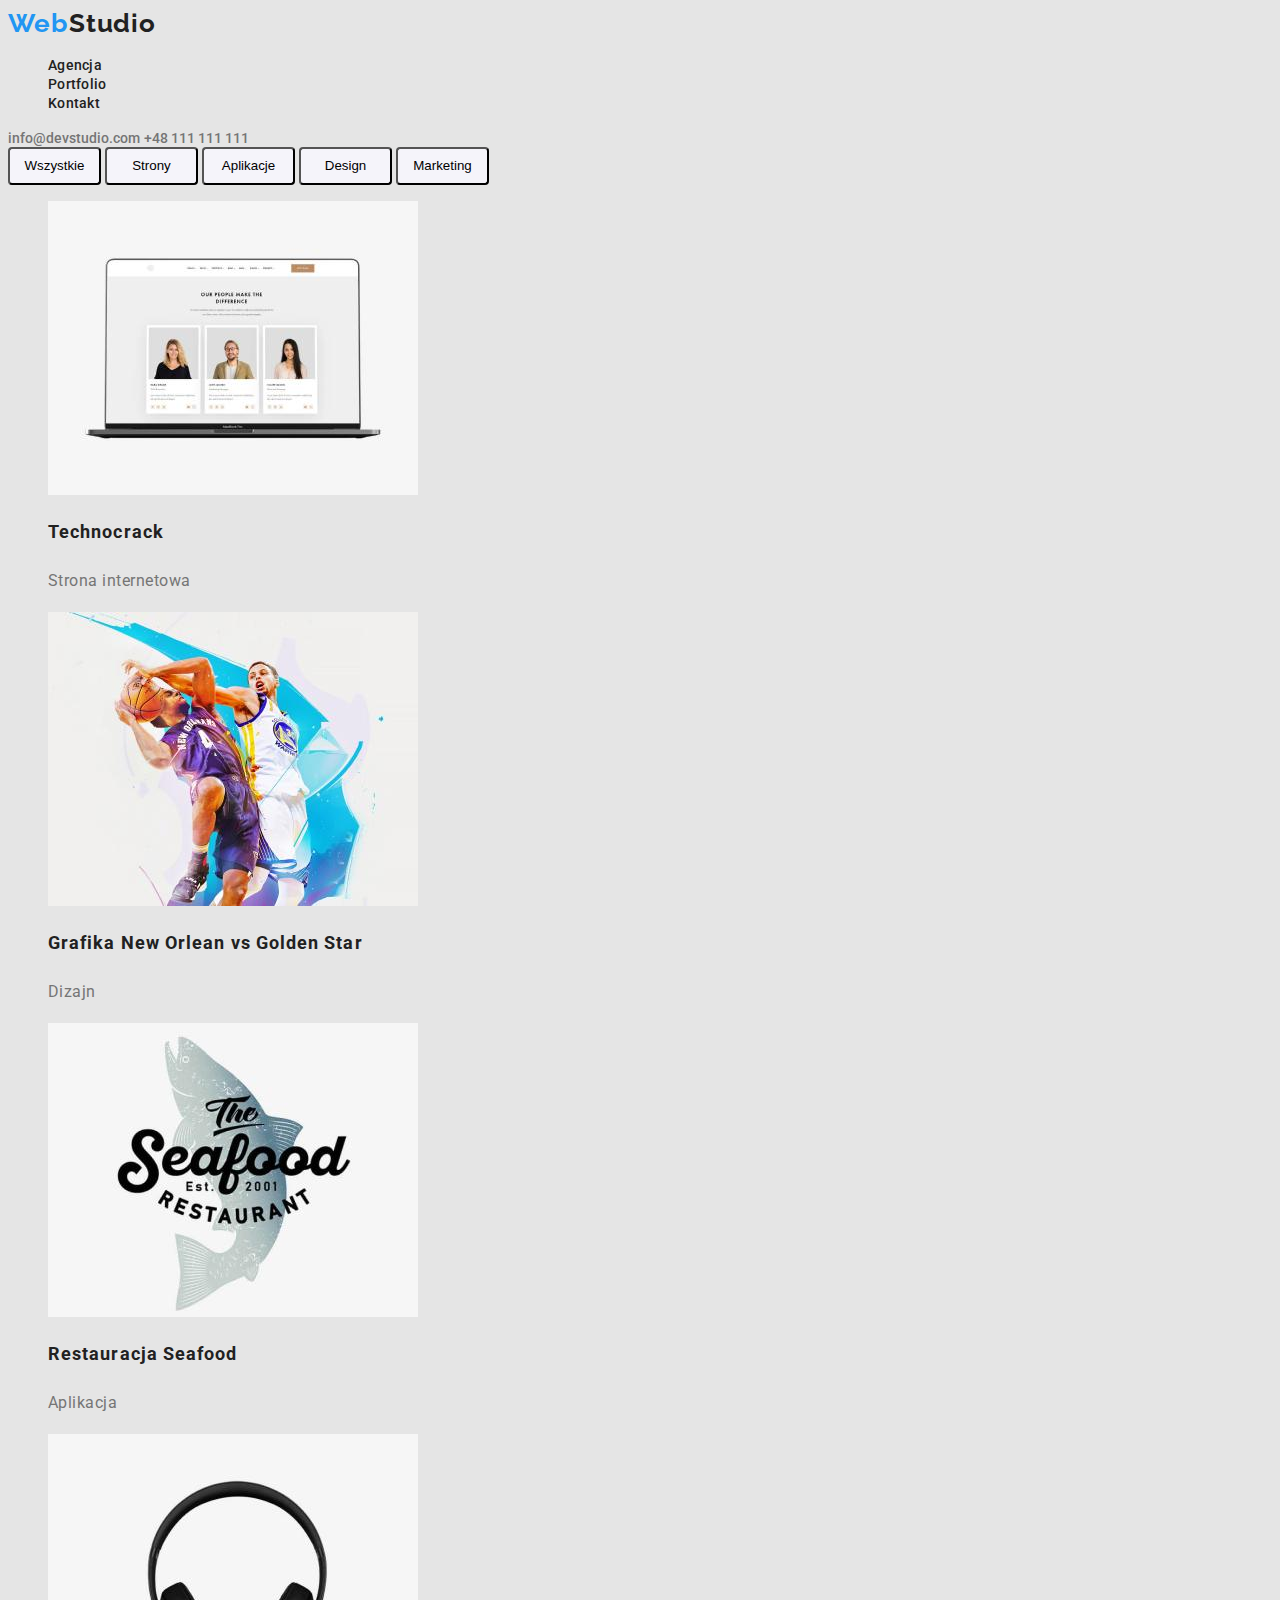
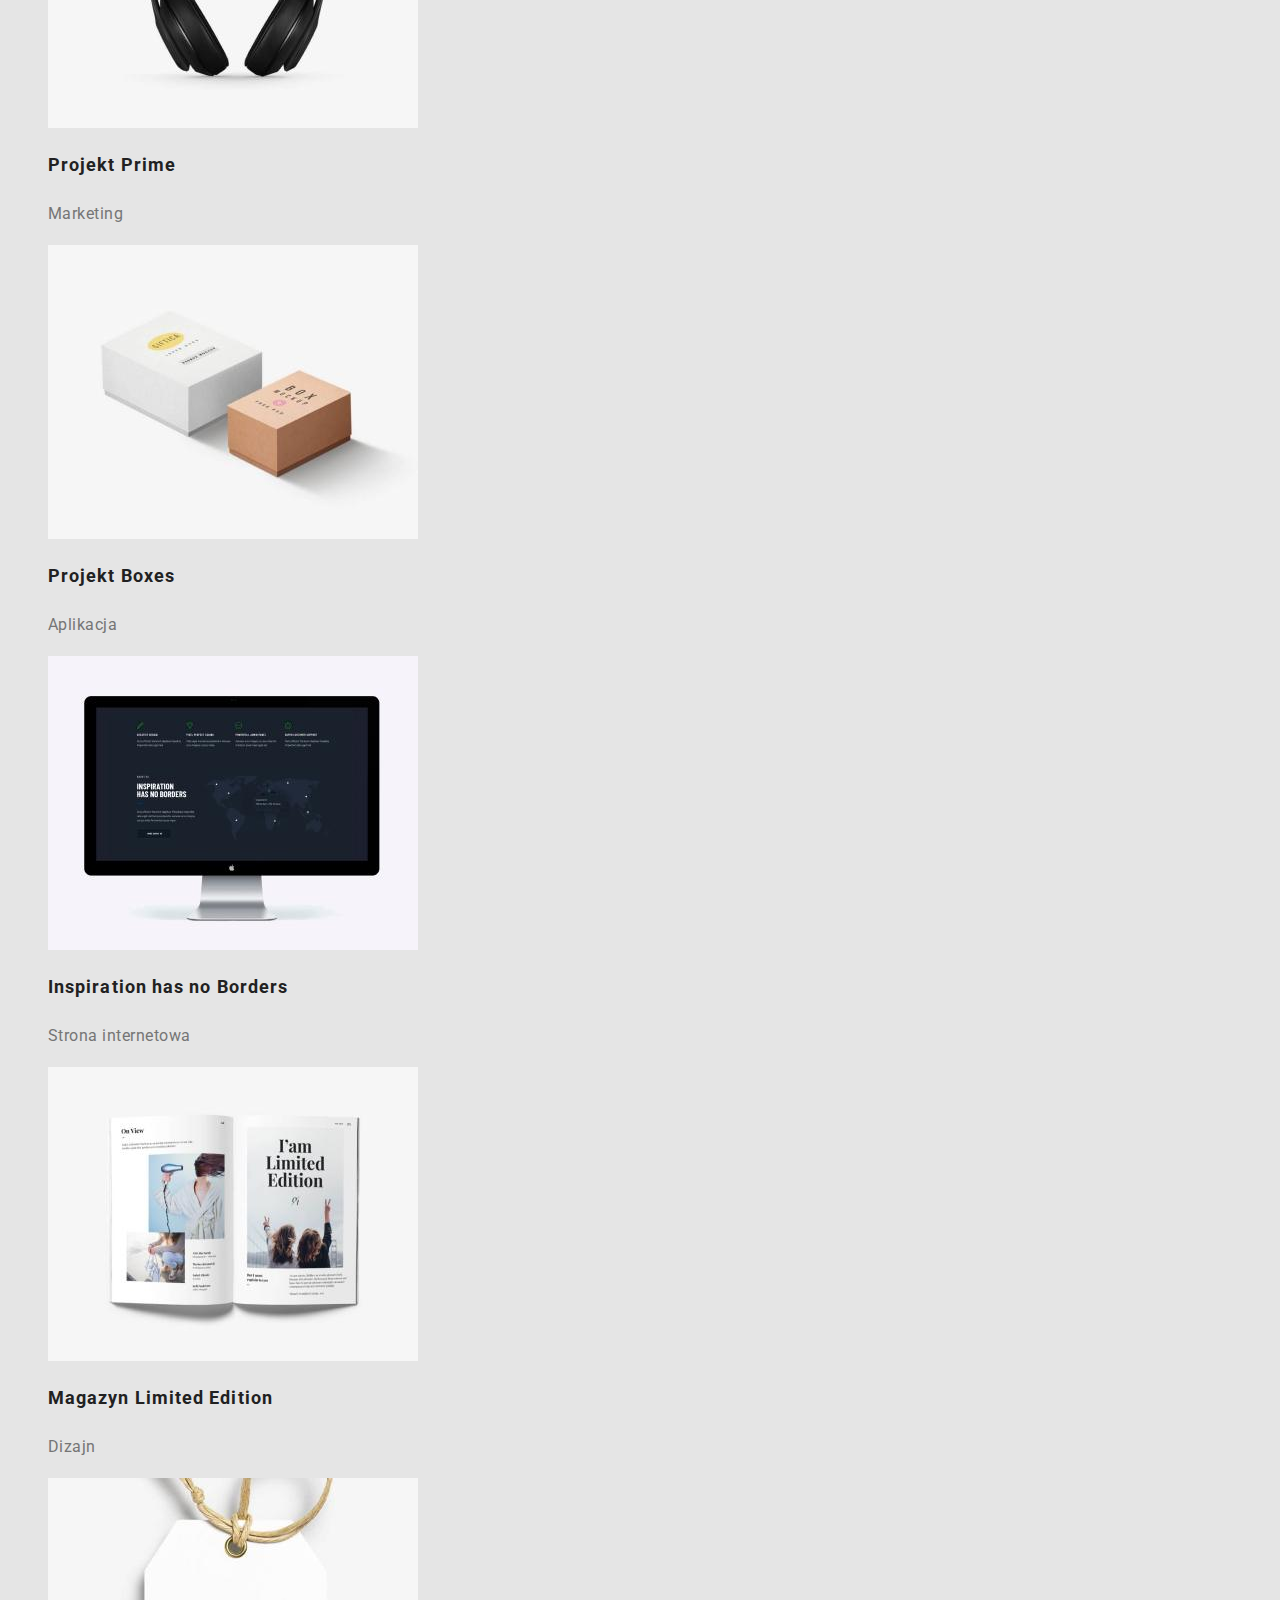
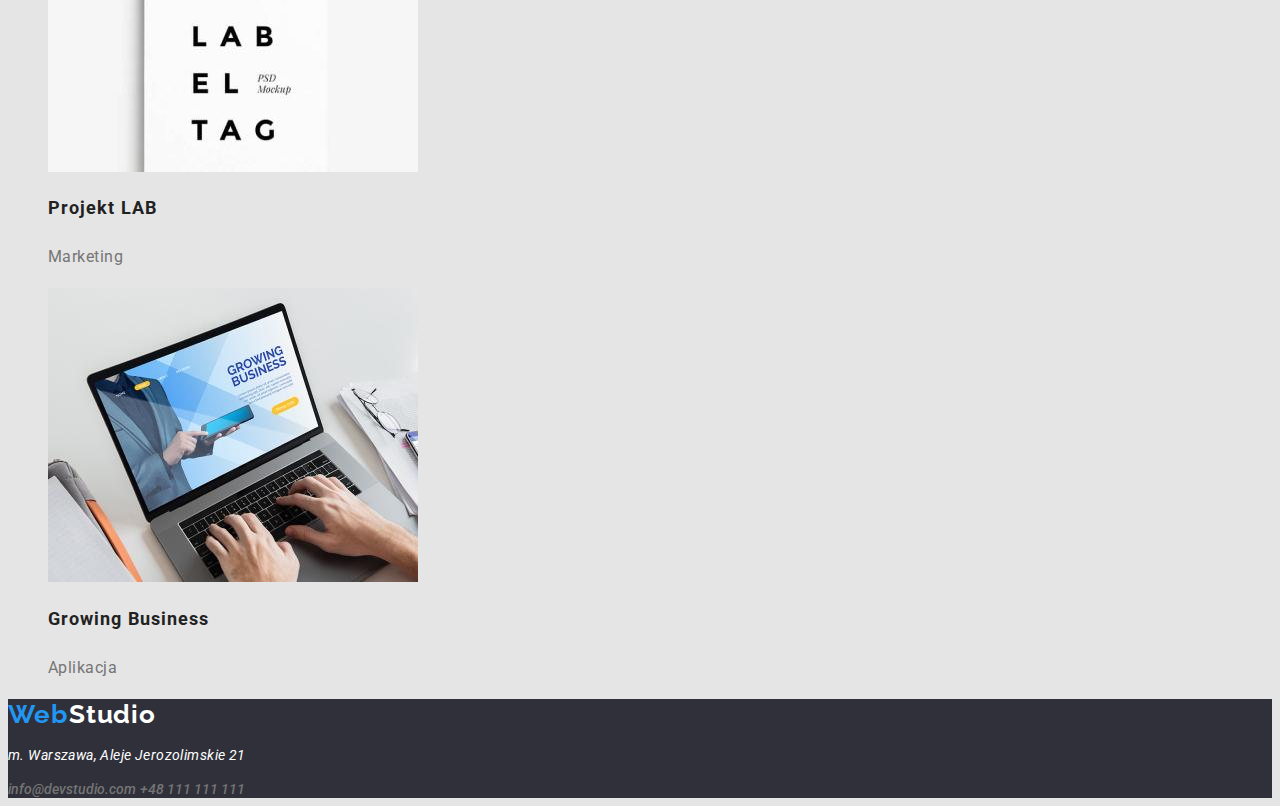
==== portfolio.html @ 7889aace "copy files" ====
<!DOCTYPE html>
<html lang="en">
  <head>
    <meta charset="UTF-8" />
    <meta http-equiv="X-UA-Compatible" content="IE=edge" />
    <meta name="viewport" content="width=device-width, initial-scale=1.0" />
    <link rel="stylesheet" href="./css/styles.css" />
    <link
      rel="stylesheet"
      href="https://fonts.googleapis.com/css?family=Roboto"
    />
    <link
      rel="stylesheet"
      href="https://fonts.googleapis.com/css?family=Raleway"
    />
    <title>Portfolio</title>
  </head>
  <body>
    <header>
      <a href="/WebStudio/" class="webstudio-link">
        <span class="web-link">Web</span>
        <span class="studio-link">Studio</span>
      </a>
      <nav>
        <ul class="menu-list">
          <li><a href="index.html" class="menu-item">Agencja</a></li>
          <li><a href="portfolio.html" class="menu-item">Portfolio</a></li>
          <li><a href="/Kontakt/" class="menu-item">Kontakt</a></li>
        </ul>
      </nav>

      <a href="mailto:info@devstudio.com" class="email">info@devstudio.com</a>

      <a href="tel:+48111111111" class="phone">+48 111 111 111</a>
    </header>

    <main>
      <section class="portfolio">
        <div class="btn-group">
          <button class="button">Wszystkie</button>
          <button class="button">Strony</button>
          <button class="button">Aplikacje</button>
          <button class="button">Design</button>
          <button class="button">Marketing</button>
        </div>

        <figure>
          <img
            src="images/threepersons.jpg"
            width="370"
            height="294"
            alt="three persons"
          />
          <figcaption>
            <h2 class="name">Technocrack</h2>
            <p class="describe">Strona internetowa</p>
          </figcaption>
        </figure>

        <figure>
          <img
            src="images/basketball.jpg"
            width="370"
            height="294"
            alt="basketball"
          />
          <figcaption>
            <h2 class="name">Grafika New Orlean vs Golden Star</h2>
            <p class="describe">Dizajn</p>
          </figcaption>
        </figure>

        <figure>
          <img
            src="images/seafood.jpg"
            width="370"
            height="294"
            alt="seafood"
          />
          <figcaption>
            <h2 class="name">Restauracja Seafood</h2>
            <p class="describe">Aplikacja</p>
          </figcaption>
        </figure>

        <figure>
          <img
            src="images/earphone.jpg"
            width="370"
            height="294"
            alt="earphone"
          />
          <figcaption>
            <h2 class="name">Projekt Prime</h2>
            <p class="describe">Marketing</p>
          </figcaption>
        </figure>

        <figure>
          <img src="images/boxes.jpg" width="370" height="294" alt="boxes" />
          <figcaption>
            <h2 class="name">Projekt Boxes</h2>
            <p class="describe">Aplikacja</p>
          </figcaption>
        </figure>

        <figure>
          <img
            src="images/monitor.jpg"
            width="370"
            height="294"
            alt="monitor"
          />
          <figcaption>
            <h2 class="name">Inspiration has no Borders</h2>
            <p class="describe">Strona internetowa</p>
          </figcaption>
        </figure>

        <figure>
          <img src="images/book.jpg" width="370" height="294" alt="book" />
          <figcaption>
            <h2 class="name">Magazyn Limited Edition</h2>
            <p class="describe">Dizajn</p>
          </figcaption>
        </figure>

        <figure>
          <img src="images/label.jpg" width="370" height="294" alt="label" />
          <figcaption>
            <h2 class="name">Projekt LAB</h2>
            <p class="describe">Marketing</p>
          </figcaption>
        </figure>

        <figure>
          <img src="images/laptop.jpg" width="370" height="294" alt="laptop" />
          <figcaption>
            <h2 class="name">Growing Business</h2>
            <p class="describe">Aplikacja</p>
          </figcaption>
        </figure>
      </section>
    </main>

    <footer class="footer">
      <a href="/WebStudio/" class="webstudio-link">
        <span class="web-link">Web</span>
        <span class="studio-link-footer">Studio</span>
      </a>

      <address>
        <p class="address-text">m. Warszawa, Aleje Jerozolimskie 21</p>
        <a href="mailto:info@devstudio.com" class="email">info@devstudio.com</a>
        <a href="tel:+48111111111" class="phone">+48 111 111 111</a>
      </address>
    </footer>
  </body>
</html>
---- css/styles.css ----
body {
  font-family: "Roboto", "Verdana", "Tahoma", sans-serif;
  color: #212121;
  text-decoration: none;
  background-color: #e5e5e5;
}

.menu-list {
  list-style-type: none;
}
.menu-item {
  text-decoration: none;
  width: 53px;
  height: 16px;

  font-weight: 500;
  font-size: 14px;
  line-height: 1.14;
  letter-spacing: 0.02em;

  color: #212121;
}

.menu-item:hover {
  width: 58px;
  height: 16px;

  font-weight: 500;
  font-size: 14px;
  line-height: 1.14;
  letter-spacing: 0.02em;

  color: #2196f3;
}

.menu-item:focus {
  width: 58px;
  height: 16px;

  font-weight: 500;
  font-size: 14px;
  line-height: 1.14;
  letter-spacing: 0.02em;

  color: #2196f3;
}

.email {
  text-decoration: none;
  width: 135px;
  height: 16px;

  font-weight: 500;
  font-size: 14px;
  line-height: 16px;
  letter-spacing: 1.14;

  color: #757575;
}

.email:hover {
  color: #2196f3;
}
.email:focus {
  color: #2196f3;
}

.phone {
  text-decoration: none;
  width: 110px;
  height: 16px;

  font-weight: 500;
  font-size: 14px;
  line-height: 16px;
  letter-spacing: 1.14;

  color: #757575;
}

.phone:hover {
  color: #2196f3;
}
.phone:focus {
  color: #2196f3;
}
.webstudio-link {
  text-decoration: none;
  width: 145px;
  height: 31px;
  left: 215px;
  top: 24px;

  font-family: "Raleway";
  font-weight: bold;
  font-size: 26px;
  line-height: 1.19;

  letter-spacing: 0.03em;
}

.web-link{
  color: #2196f3;
}

.studio-link {
  color: #212121;
  margin-left: -5px;
}

.studio-link-footer {
  color: #ffffff;
  margin-left: -5px;
}

.btn-group .button {
  width: 93px;
  height: 38px;
  border-radius: 4px;
  background-color: #f5f4fa;
  cursor: pointer;
}
.btn-group .button:hover {
  width: 121px;
  height: 38px;
  background-color: #2196f3;
  box-shadow: 0px 3px 1px rgba(0, 0, 0, 0.1), 0px 1px 2px rgba(0, 0, 0, 0.08),
    0px 2px 2px rgba(0, 0, 0, 0.12);
  border-radius: 4px;
}
.btn-group .button:focus {
  width: 121px;
  height: 38px;
  background-color: #2196f3;
  box-shadow: 0px 3px 1px rgba(0, 0, 0, 0.1), 0px 1px 2px rgba(0, 0, 0, 0.08),
    0px 2px 2px rgba(0, 0, 0, 0.12);
  border-radius: 4px;
}
.name {
  width: 322px;
  height: 36px;
  left: 239px;
  top: 576px;

  font-weight: bold;
  font-size: 18px;
  line-height: 2;

  letter-spacing: 0.06em;
}

.describe {
  width: 322px;
  height: 30px;
  left: 239px;
  top: 616px;

  font-size: 16px;
  line-height: 1.875;

  letter-spacing: 0.03em;

  color: #757575;
}
.footer {
  background-color: #2f303a;
}
.address-text {
  width: 247px;
  height: 21px;

  font-size: 14px;
  line-height: 1.71;

  letter-spacing: 0.03em;

  color: #ffffff;
}

.head-text {
  width: 696px;
  height: 120px;

  font-weight: 900;
  font-size: 44px;
  line-height: 1.36;

  text-align: center;
  letter-spacing: 0.06em;
  text-transform: uppercase;

  color: #ffffff;
  background-color: #2f303a;
}
.head-button {
  width: 200px;
  height: 50px;

  background-color: #2196f3;
  box-shadow: 0px 4px 4px rgba(0, 0, 0, 0.15);
  border-radius: 4px;

  font-weight: bold;
  font-size: 16px;
  line-height: 1.87;
  letter-spacing: 0.06em;

  color: #ffffff;
  cursor: pointer;
}

.head-button:hover {
  width: 250px;
  height: 75px;
  background-color: #2196f3;
  box-shadow: 0px 3px 1px rgba(0, 0, 0, 0.1), 0px 1px 2px rgba(0, 0, 0, 0.08),
    0px 2px 2px rgba(0, 0, 0, 0.12);
  border-radius: 4px;
}

.head-button:focus {
  width: 250px;
  height: 75px;
  background-color: #2196f3;
  box-shadow: 0px 3px 1px rgba(0, 0, 0, 0.1), 0px 1px 2px rgba(0, 0, 0, 0.08),
    0px 2px 2px rgba(0, 0, 0, 0.12);
  border-radius: 4px;
}
.advantages-header {
  width: 270px;
  height: 16px;

  font-weight: bold;
  font-size: 14px;
  line-height: 1.14;
  letter-spacing: 0.03em;
  text-transform: uppercase;
}

.advantages-describe {
  width: 270px;
  height: 75px;

  font-size: 14px;
  line-height: 1.71;
  letter-spacing: 0.03em;

  color: #757575;
}

.services-header {
  width: 452px;
  height: 42px;

  font-weight: bold;
  font-size: 36px;
  line-height: 1.17;
  text-align: center;
  letter-spacing: 0.03em;
}
.services-list {
  list-style-type: none;
}

.member {
  width: 72px;
  height: 19px;

  font-weight: 500;
  font-size: 16px;
  line-height: 1.19;
  letter-spacing: 0.03em;
}

.function {
  width: 147px;
  height: 19px;

  font-size: 16px;
  line-height: 1.19;
  letter-spacing: 0.03em;

  color: #757575;
}
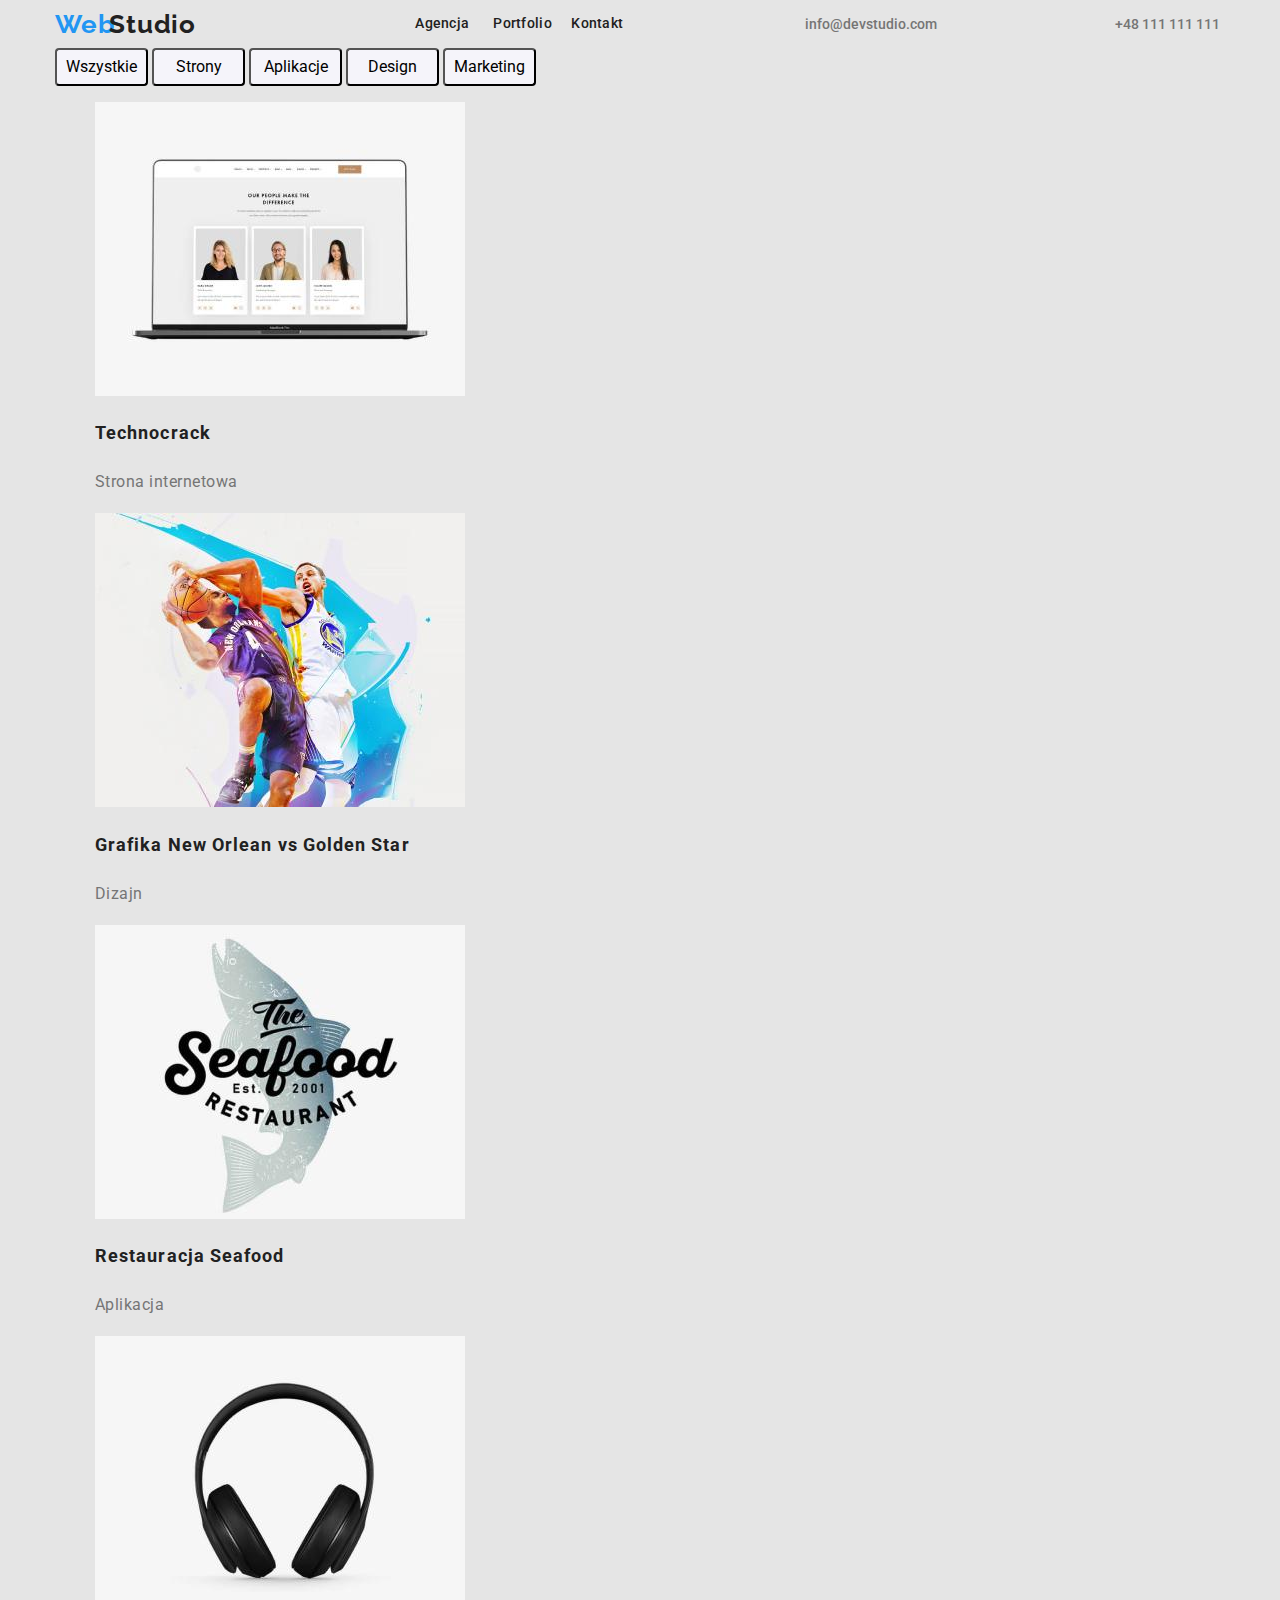
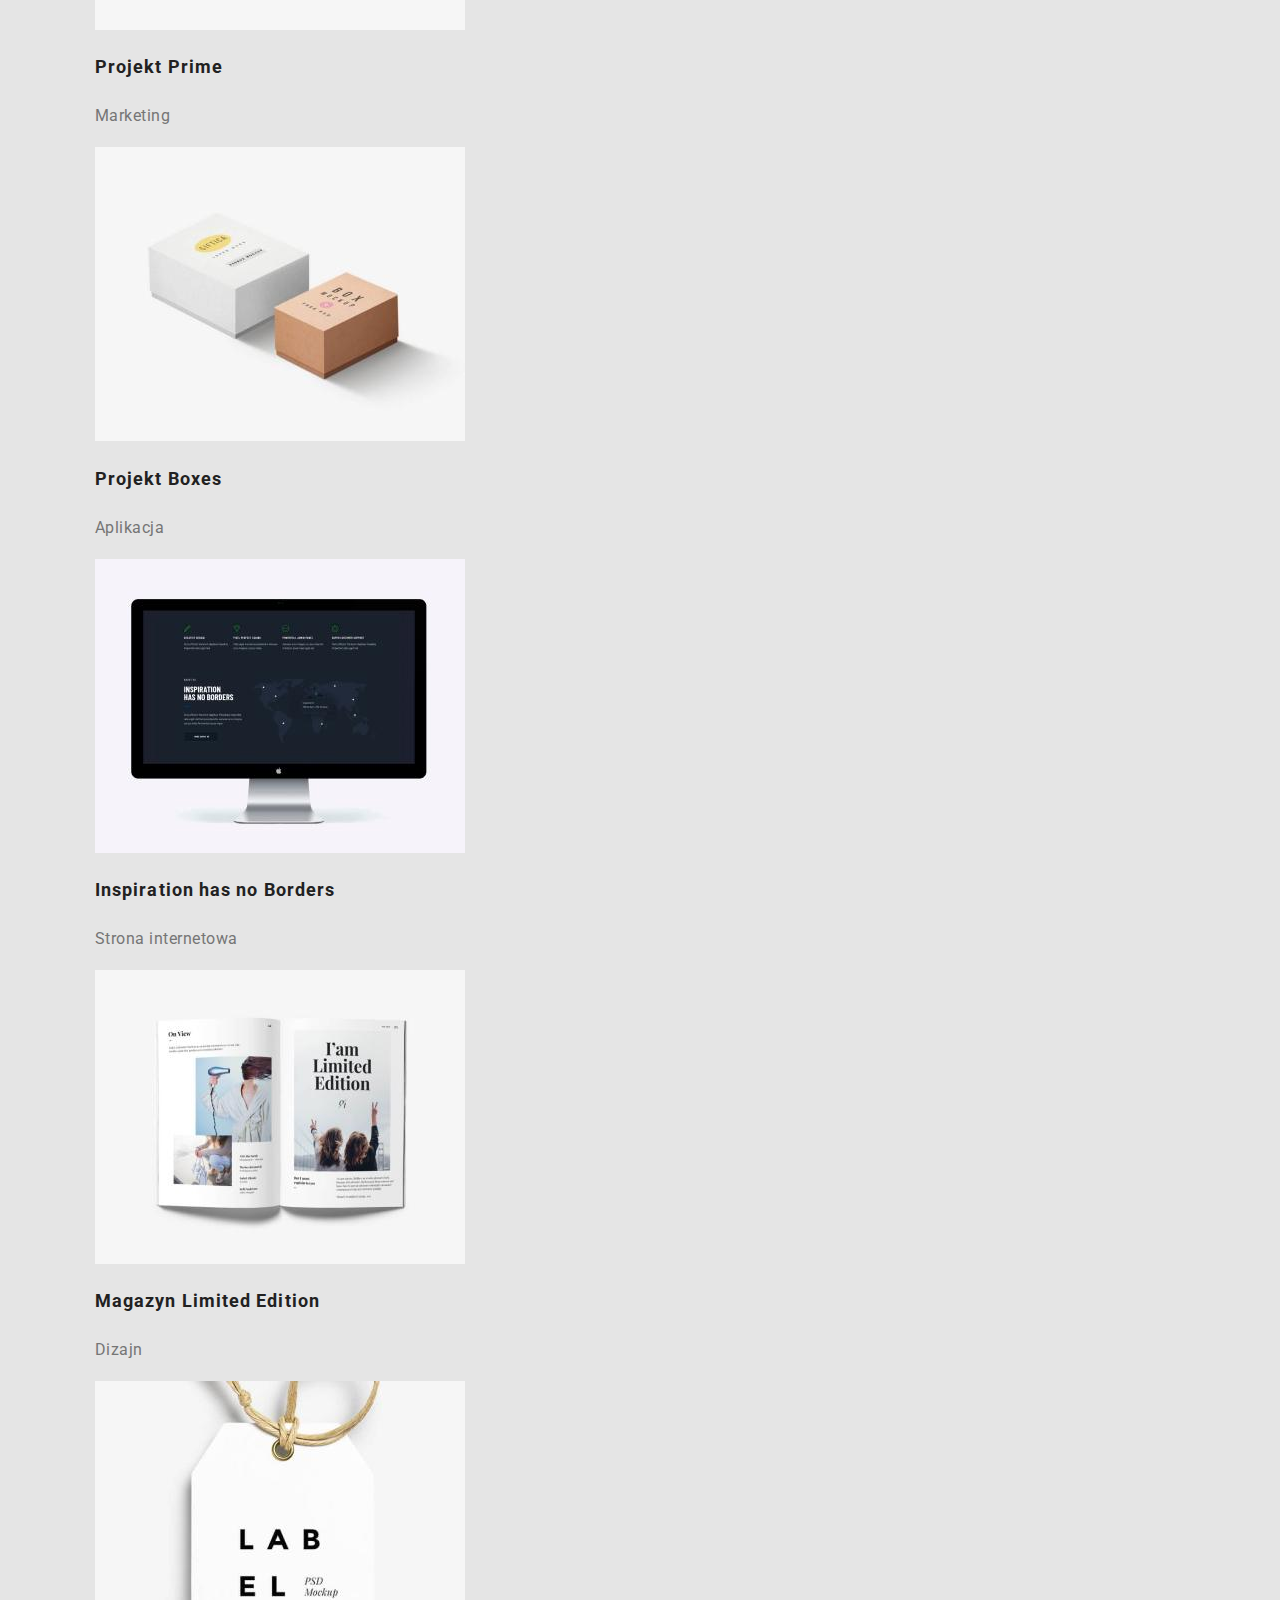
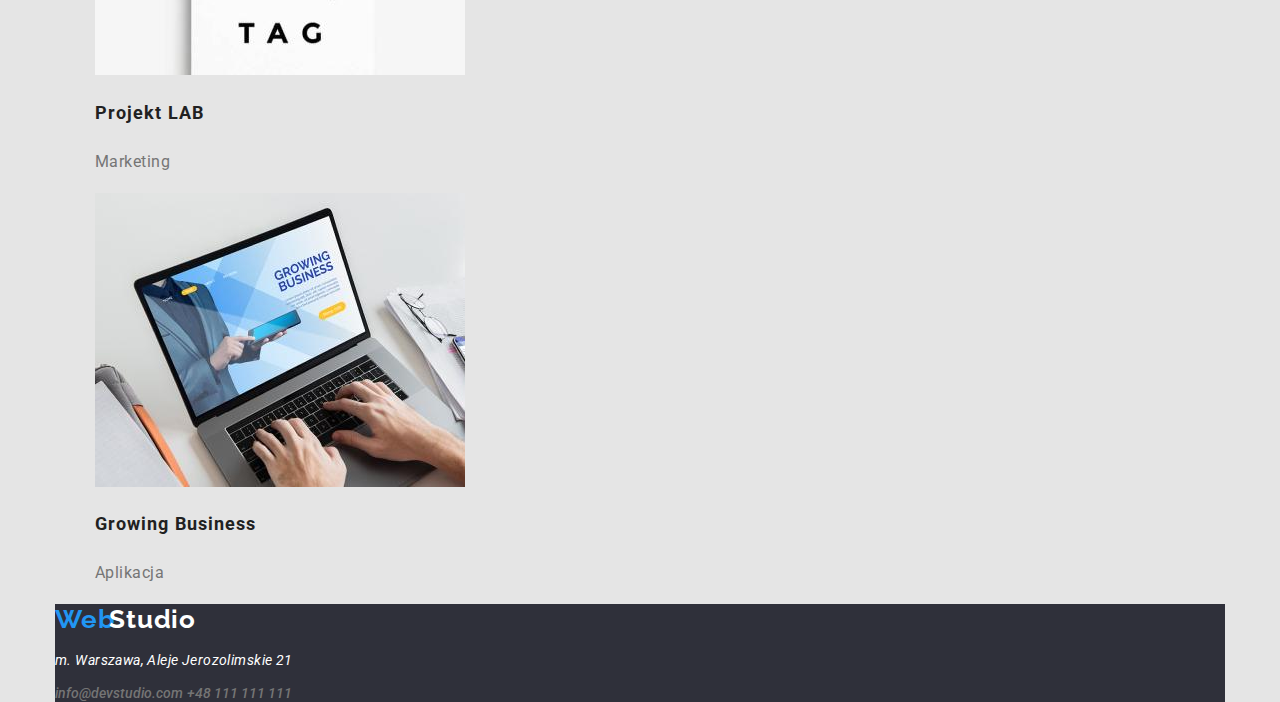
==== commit f039fa1a: "ulepszono" ====
--- a/portfolio.html
+++ b/portfolio.html
@@ -4,6 +4,10 @@
     <meta charset="UTF-8" />
     <meta http-equiv="X-UA-Compatible" content="IE=edge" />
     <meta name="viewport" content="width=device-width, initial-scale=1.0" />
+    <link
+    rel="stylesheet"
+    href="https://cdnjs.cloudflare.com/ajax/libs/modern-normalize/1.0.0/modern-normalize.min.css"
+  />
     <link rel="stylesheet" href="./css/styles.css" />
     <link
       rel="stylesheet"
@@ -16,144 +20,132 @@
     <title>Portfolio</title>
   </head>
   <body>
-    <header>
-      <a href="/WebStudio/" class="webstudio-link">
-        <span class="web-link">Web</span>
-        <span class="studio-link">Studio</span>
-      </a>
-      <nav>
-        <ul class="menu-list">
-          <li><a href="index.html" class="menu-item">Agencja</a></li>
-          <li><a href="portfolio.html" class="menu-item">Portfolio</a></li>
-          <li><a href="/Kontakt/" class="menu-item">Kontakt</a></li>
-        </ul>
-      </nav>
-
-      <a href="mailto:info@devstudio.com" class="email">info@devstudio.com</a>
-
-      <a href="tel:+48111111111" class="phone">+48 111 111 111</a>
-    </header>
-
-    <main>
-      <section class="portfolio">
-        <div class="btn-group">
-          <button class="button">Wszystkie</button>
-          <button class="button">Strony</button>
-          <button class="button">Aplikacje</button>
-          <button class="button">Design</button>
-          <button class="button">Marketing</button>
-        </div>
-
-        <figure>
-          <img
-            src="images/threepersons.jpg"
-            width="370"
-            height="294"
-            alt="three persons"
-          />
-          <figcaption>
-            <h2 class="name">Technocrack</h2>
-            <p class="describe">Strona internetowa</p>
-          </figcaption>
-        </figure>
-
-        <figure>
-          <img
-            src="images/basketball.jpg"
-            width="370"
-            height="294"
-            alt="basketball"
-          />
-          <figcaption>
-            <h2 class="name">Grafika New Orlean vs Golden Star</h2>
-            <p class="describe">Dizajn</p>
-          </figcaption>
-        </figure>
-
-        <figure>
-          <img
-            src="images/seafood.jpg"
-            width="370"
-            height="294"
-            alt="seafood"
-          />
-          <figcaption>
-            <h2 class="name">Restauracja Seafood</h2>
-            <p class="describe">Aplikacja</p>
-          </figcaption>
-        </figure>
-
-        <figure>
-          <img
-            src="images/earphone.jpg"
-            width="370"
-            height="294"
-            alt="earphone"
-          />
-          <figcaption>
-            <h2 class="name">Projekt Prime</h2>
-            <p class="describe">Marketing</p>
-          </figcaption>
-        </figure>
-
-        <figure>
-          <img src="images/boxes.jpg" width="370" height="294" alt="boxes" />
-          <figcaption>
-            <h2 class="name">Projekt Boxes</h2>
-            <p class="describe">Aplikacja</p>
-          </figcaption>
-        </figure>
-
-        <figure>
-          <img
-            src="images/monitor.jpg"
-            width="370"
-            height="294"
-            alt="monitor"
-          />
-          <figcaption>
-            <h2 class="name">Inspiration has no Borders</h2>
-            <p class="describe">Strona internetowa</p>
-          </figcaption>
-        </figure>
-
-        <figure>
-          <img src="images/book.jpg" width="370" height="294" alt="book" />
-          <figcaption>
-            <h2 class="name">Magazyn Limited Edition</h2>
-            <p class="describe">Dizajn</p>
-          </figcaption>
-        </figure>
-
-        <figure>
-          <img src="images/label.jpg" width="370" height="294" alt="label" />
-          <figcaption>
-            <h2 class="name">Projekt LAB</h2>
-            <p class="describe">Marketing</p>
-          </figcaption>
-        </figure>
-
-        <figure>
-          <img src="images/laptop.jpg" width="370" height="294" alt="laptop" />
-          <figcaption>
-            <h2 class="name">Growing Business</h2>
-            <p class="describe">Aplikacja</p>
-          </figcaption>
-        </figure>
-      </section>
-    </main>
-
-    <footer class="footer">
-      <a href="/WebStudio/" class="webstudio-link">
-        <span class="web-link">Web</span>
-        <span class="studio-link-footer">Studio</span>
-      </a>
-
-      <address>
-        <p class="address-text">m. Warszawa, Aleje Jerozolimskie 21</p>
+    <div class="container">
+      <header class="page-header">
+        <a href="/WebStudio/" class="webstudio-link">
+          <span class="web-link">Web</span>
+          <span class="studio-link">Studio</span>
+        </a>
+        <nav>
+          <ul class="menu-list">
+            <li><a href="index.html" class="menu-item">Agencja</a></li>
+            <li><a href="portfolio.html" class="menu-item">Portfolio</a></li>
+            <li><a href="/Kontakt/" class="menu-item">Kontakt</a></li>
+          </ul>
+        </nav>
         <a href="mailto:info@devstudio.com" class="email">info@devstudio.com</a>
         <a href="tel:+48111111111" class="phone">+48 111 111 111</a>
-      </address>
-    </footer>
+      </header>
+      <main>
+        <section class="portfolio">
+          <div class="btn-group">
+            <button class="button">Wszystkie</button>
+            <button class="button">Strony</button>
+            <button class="button">Aplikacje</button>
+            <button class="button">Design</button>
+            <button class="button">Marketing</button>
+          </div>
+          <figure>
+            <img
+              src="images/threepersons.jpg"
+              width="370"
+              height="294"
+              alt="three persons"
+            />
+            <figcaption>
+              <h2 class="name">Technocrack</h2>
+              <p class="describe">Strona internetowa</p>
+            </figcaption>
+          </figure>
+          <figure>
+            <img
+              src="images/basketball.jpg"
+              width="370"
+              height="294"
+              alt="basketball"
+            />
+            <figcaption>
+              <h2 class="name">Grafika New Orlean vs Golden Star</h2>
+              <p class="describe">Dizajn</p>
+            </figcaption>
+          </figure>
+          <figure>
+            <img
+              src="images/seafood.jpg"
+              width="370"
+              height="294"
+              alt="seafood"
+            />
+            <figcaption>
+              <h2 class="name">Restauracja Seafood</h2>
+              <p class="describe">Aplikacja</p>
+            </figcaption>
+          </figure>
+          <figure>
+            <img
+              src="images/earphone.jpg"
+              width="370"
+              height="294"
+              alt="earphone"
+            />
+            <figcaption>
+              <h2 class="name">Projekt Prime</h2>
+              <p class="describe">Marketing</p>
+            </figcaption>
+          </figure>
+          <figure>
+            <img src="images/boxes.jpg" width="370" height="294" alt="boxes" />
+            <figcaption>
+              <h2 class="name">Projekt Boxes</h2>
+              <p class="describe">Aplikacja</p>
+            </figcaption>
+          </figure>
+          <figure>
+            <img
+              src="images/monitor.jpg"
+              width="370"
+              height="294"
+              alt="monitor"
+            />
+            <figcaption>
+              <h2 class="name">Inspiration has no Borders</h2>
+              <p class="describe">Strona internetowa</p>
+            </figcaption>
+          </figure>
+          <figure>
+            <img src="images/book.jpg" width="370" height="294" alt="book" />
+            <figcaption>
+              <h2 class="name">Magazyn Limited Edition</h2>
+              <p class="describe">Dizajn</p>
+            </figcaption>
+          </figure>
+          <figure>
+            <img src="images/label.jpg" width="370" height="294" alt="label" />
+            <figcaption>
+              <h2 class="name">Projekt LAB</h2>
+              <p class="describe">Marketing</p>
+            </figcaption>
+          </figure>
+          <figure>
+            <img src="images/laptop.jpg" width="370" height="294" alt="laptop" />
+            <figcaption>
+              <h2 class="name">Growing Business</h2>
+              <p class="describe">Aplikacja</p>
+            </figcaption>
+          </figure>
+        </section>
+      </main>
+      <footer class="footer">
+        <a href="/WebStudio/" class="webstudio-link">
+          <span class="web-link">Web</span>
+          <span class="studio-link-footer">Studio</span>
+        </a>
+        <address>
+          <p class="address-text">m. Warszawa, Aleje Jerozolimskie 21</p>
+          <a href="mailto:info@devstudio.com" class="email">info@devstudio.com</a>
+          <a href="tel:+48111111111" class="phone">+48 111 111 111</a>
+        </address>
+      </footer>
+    </div>
   </body>
 </html>
--- a/css/styles.css
+++ b/css/styles.css
@@ -4,13 +4,37 @@
   text-decoration: none;
   background-color: #e5e5e5;
 }
+.container {
+  width: 1200px;
+  margin: 0 auto;
+  padding: 0 15px;
+}
+
+.page-header {
+  display: flex;
+  align-items: center;
+  justify-content: space-between;
+}
+
+.section {
+  padding-top: 94px;
+  padding-bottom: 94px;
+}
 
 .menu-list {
   list-style-type: none;
-}
+  display: flex;
+  justify-content: space-between;
+  width: 254px;
+  height: 16px;
+  text-decoration: none;
+}
+
 .menu-item {
-  text-decoration: none;
-  width: 53px;
+  
+  display: block;
+  text-decoration: none;
+  width: 58px;
   height: 16px;
 
   font-weight: 500;
@@ -22,6 +46,7 @@
 }
 
 .menu-item:hover {
+  
   width: 58px;
   height: 16px;
 
@@ -85,12 +110,18 @@
   color: #2196f3;
 }
 .webstudio-link {
-  text-decoration: none;
+  display: flex;
   width: 145px;
   height: 31px;
   left: 215px;
   top: 24px;
 
+  text-decoration: none;
+  width: 145px;
+  height: 31px;
+  left: 215px;
+  top: 24px;
+
   font-family: "Raleway";
   font-weight: bold;
   font-size: 26px;
@@ -99,7 +130,7 @@
   letter-spacing: 0.03em;
 }
 
-.web-link{
+.web-link {
   color: #2196f3;
 }
 
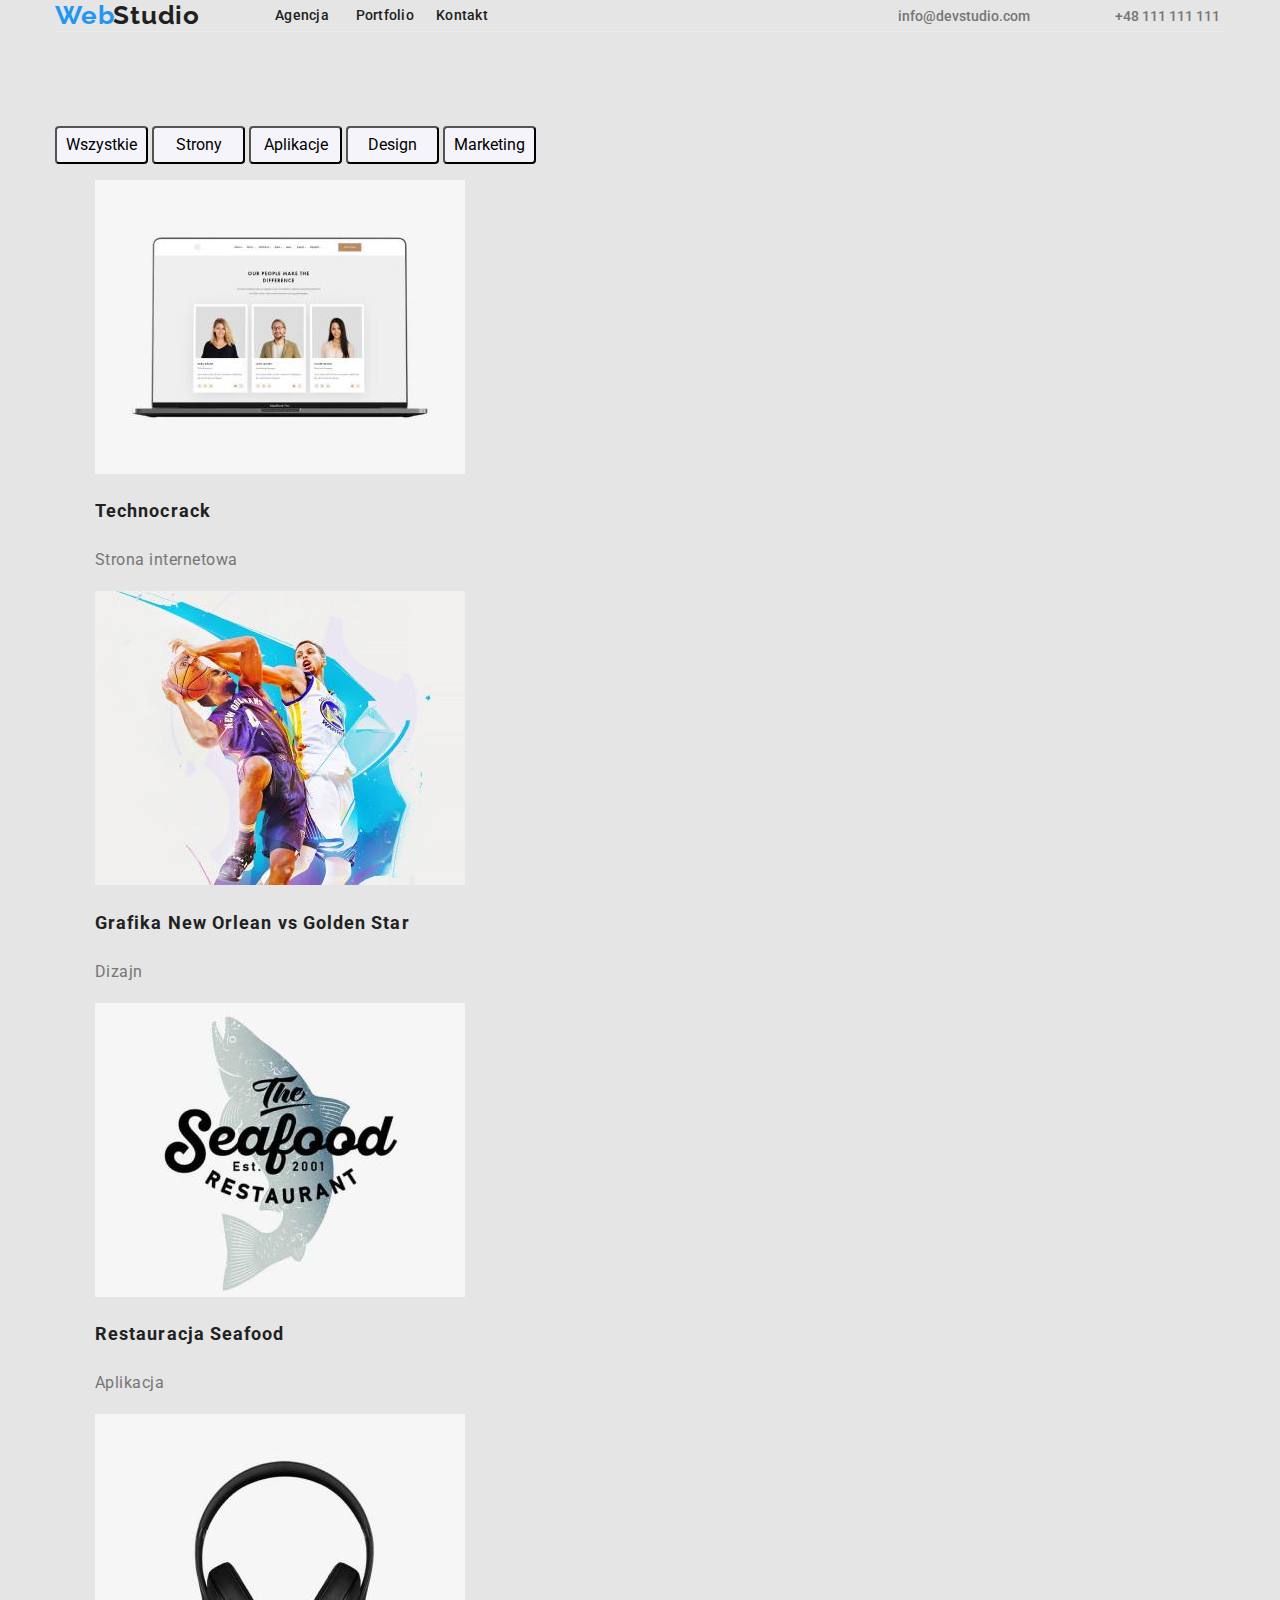
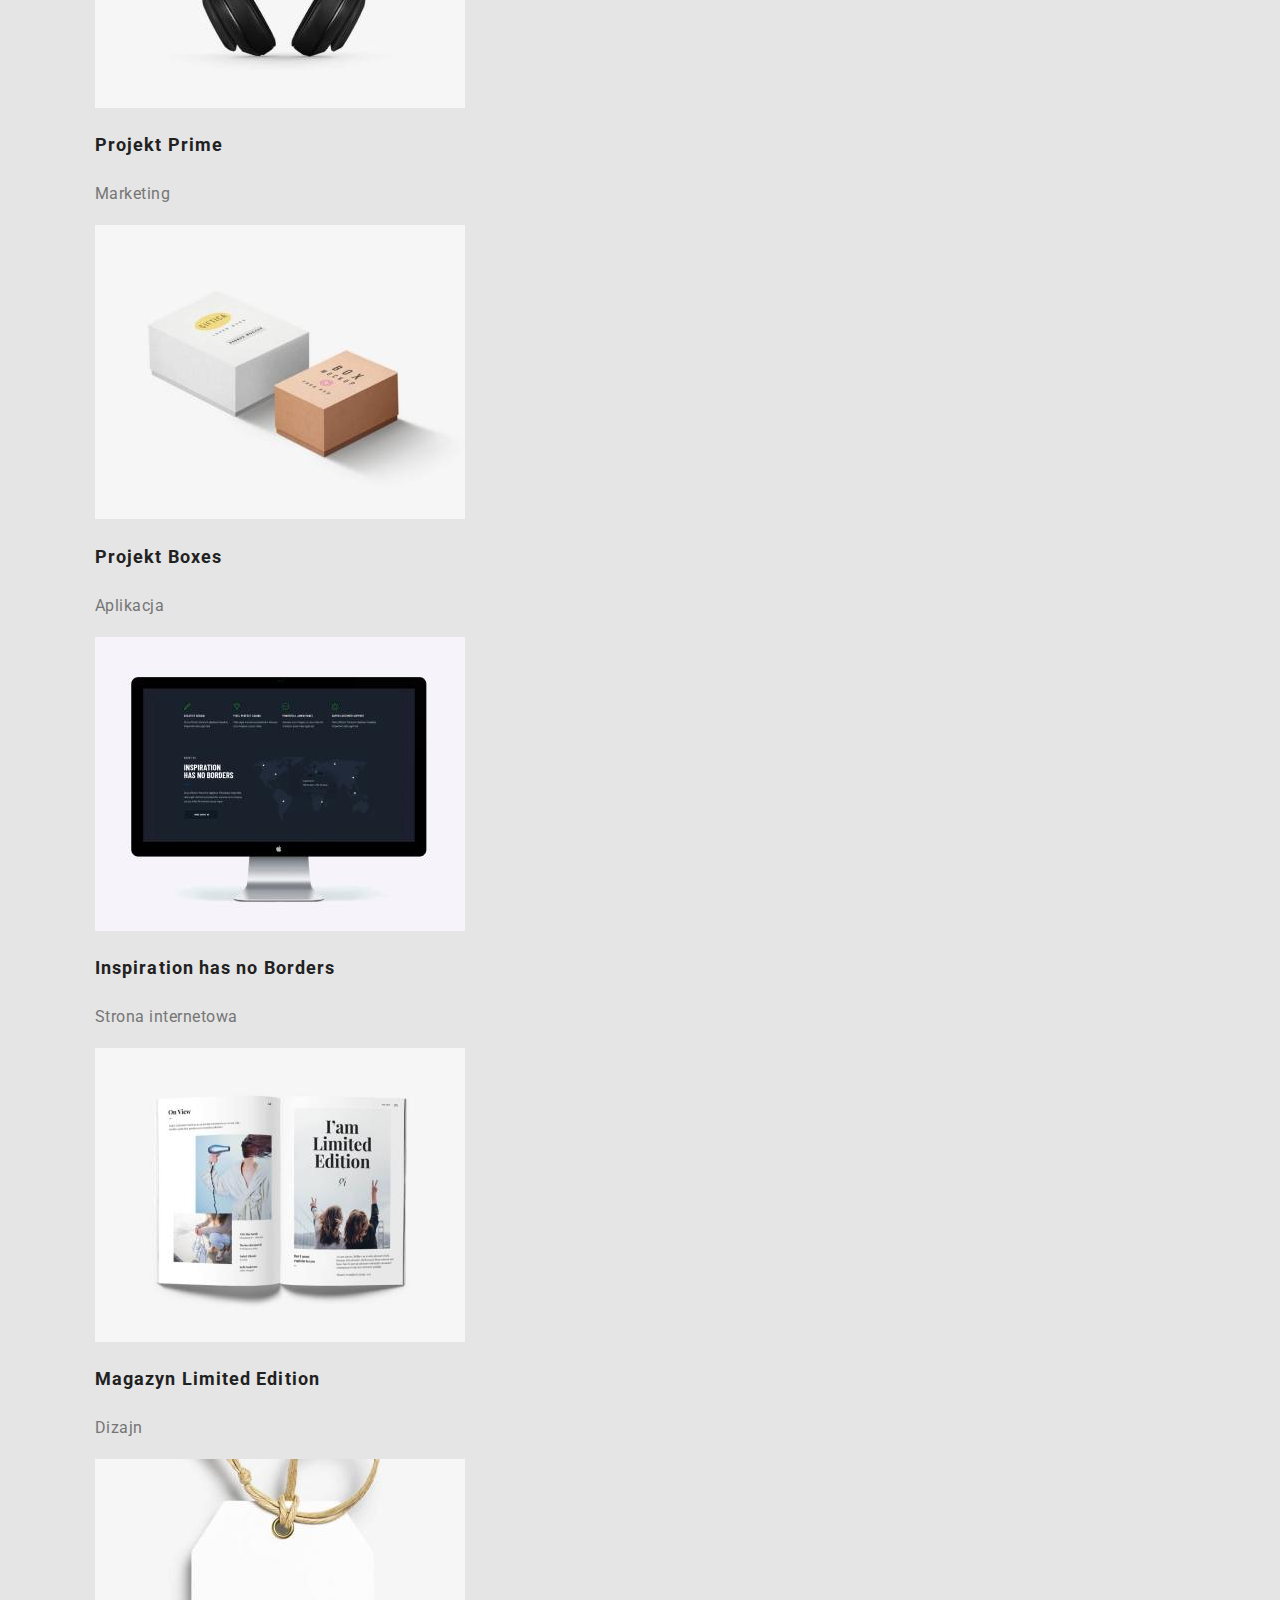
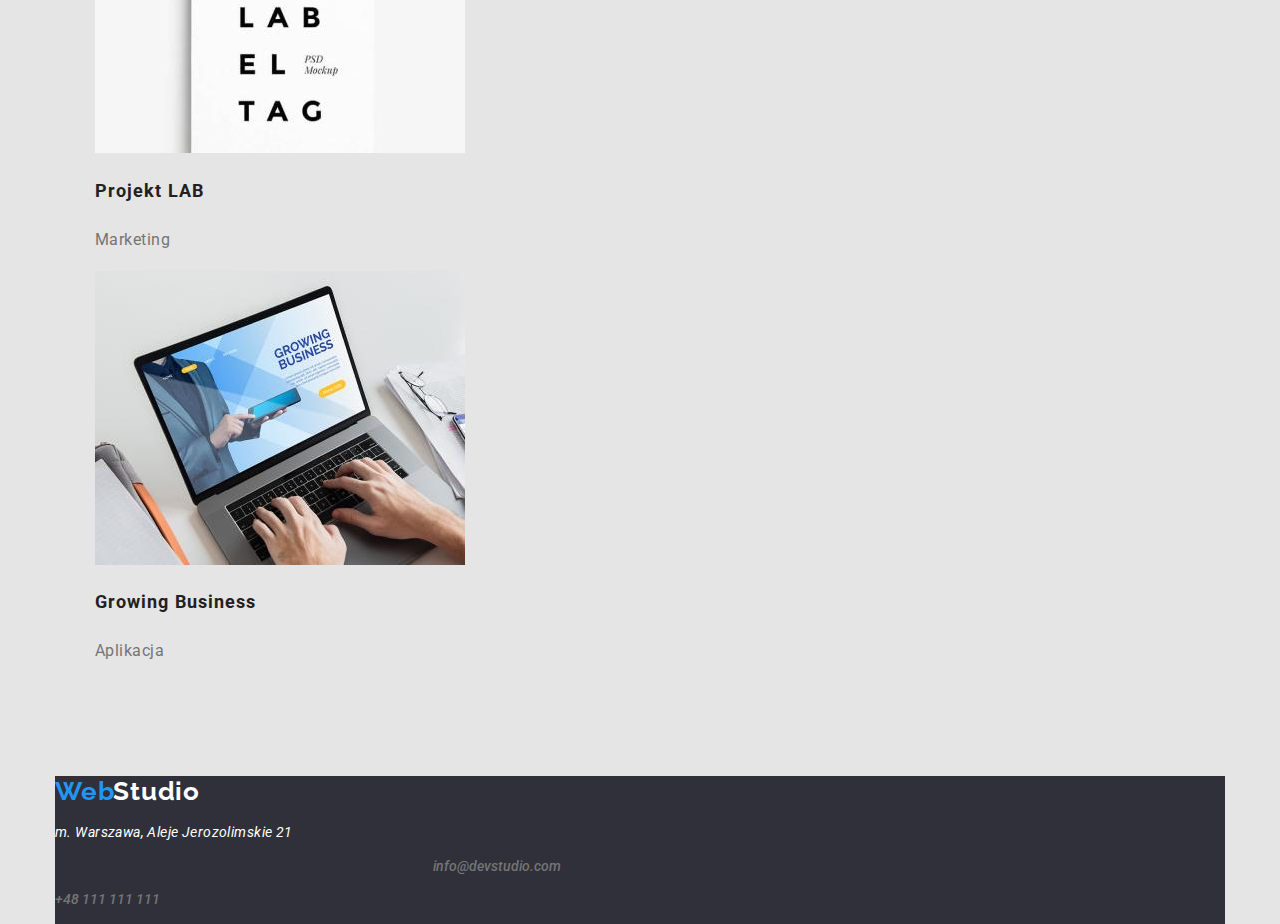
==== commit 5dd6ca1c: "ulepszono" ====
--- a/portfolio.html
+++ b/portfolio.html
@@ -5,9 +5,9 @@
     <meta http-equiv="X-UA-Compatible" content="IE=edge" />
     <meta name="viewport" content="width=device-width, initial-scale=1.0" />
     <link
-    rel="stylesheet"
-    href="https://cdnjs.cloudflare.com/ajax/libs/modern-normalize/1.0.0/modern-normalize.min.css"
-  />
+      rel="stylesheet"
+      href="https://cdnjs.cloudflare.com/ajax/libs/modern-normalize/1.0.0/modern-normalize.min.css"
+    />
     <link rel="stylesheet" href="./css/styles.css" />
     <link
       rel="stylesheet"
@@ -37,7 +37,7 @@
         <a href="tel:+48111111111" class="phone">+48 111 111 111</a>
       </header>
       <main>
-        <section class="portfolio">
+        <section class="section">
           <div class="btn-group">
             <button class="button">Wszystkie</button>
             <button class="button">Strony</button>
@@ -127,7 +127,12 @@
             </figcaption>
           </figure>
           <figure>
-            <img src="images/laptop.jpg" width="370" height="294" alt="laptop" />
+            <img
+              src="images/laptop.jpg"
+              width="370"
+              height="294"
+              alt="laptop"
+            />
             <figcaption>
               <h2 class="name">Growing Business</h2>
               <p class="describe">Aplikacja</p>
@@ -142,8 +147,12 @@
         </a>
         <address>
           <p class="address-text">m. Warszawa, Aleje Jerozolimskie 21</p>
-          <a href="mailto:info@devstudio.com" class="email">info@devstudio.com</a>
-          <a href="tel:+48111111111" class="phone">+48 111 111 111</a>
+          <p>
+            <a href="mailto:info@devstudio.com" class="email"
+              >info@devstudio.com</a
+            >
+          </p>
+          <p><a href="tel:+48111111111" class="phone">+48 111 111 111</a></p>
         </address>
       </footer>
     </div>
--- a/css/styles.css
+++ b/css/styles.css
@@ -14,11 +14,13 @@
   display: flex;
   align-items: center;
   justify-content: space-between;
+  border-bottom: 1px solid #ececec;
 }
 
 .section {
   padding-top: 94px;
   padding-bottom: 94px;
+  margin: 0%;
 }
 
 .menu-list {
@@ -28,13 +30,13 @@
   width: 254px;
   height: 16px;
   text-decoration: none;
+  margin: 0;
 }
 
 .menu-item {
-  
   display: block;
   text-decoration: none;
-  width: 58px;
+  width: 53px;
   height: 16px;
 
   font-weight: 500;
@@ -46,7 +48,6 @@
 }
 
 .menu-item:hover {
-  
   width: 58px;
   height: 16px;
 
@@ -71,9 +72,13 @@
 }
 
 .email {
+  display: flex;
+  justify-content: flex-end;
   text-decoration: none;
   width: 135px;
   height: 16px;
+  margin-right: 50px;
+  margin-left: 371px;
 
   font-weight: 500;
   font-size: 14px;
@@ -136,12 +141,12 @@
 
 .studio-link {
   color: #212121;
-  margin-left: -5px;
+  margin-left: -1px;
 }
 
 .studio-link-footer {
   color: #ffffff;
-  margin-left: -5px;
+  margin-left: -1px;
 }
 
 .btn-group .button {
@@ -266,6 +271,9 @@
   line-height: 1.14;
   letter-spacing: 0.03em;
   text-transform: uppercase;
+
+  margin-top: 50px;
+  margin-left: 30px;
 }
 
 .advantages-describe {
@@ -277,6 +285,8 @@
   letter-spacing: 0.03em;
 
   color: #757575;
+  margin-top: 10px;
+  margin-left: 30px;
 }
 
 .services-header {
@@ -291,6 +301,13 @@
 }
 .services-list {
   list-style-type: none;
+  display: flex;
+  justify-content: space-between;
+  align-items: center;
+}
+
+.service {
+  margin-right: 30px;
 }
 
 .member {
@@ -313,3 +330,17 @@
 
   color: #757575;
 }
+
+.footer {
+  display: flex;
+  flex-direction: column;
+  justify-content: flex-start;
+}
+
+.columns {
+  display: flex;
+  flex-wrap: wrap;
+  margin-left: -30px;
+  margin-top: -30px;
+  padding: 0;
+}
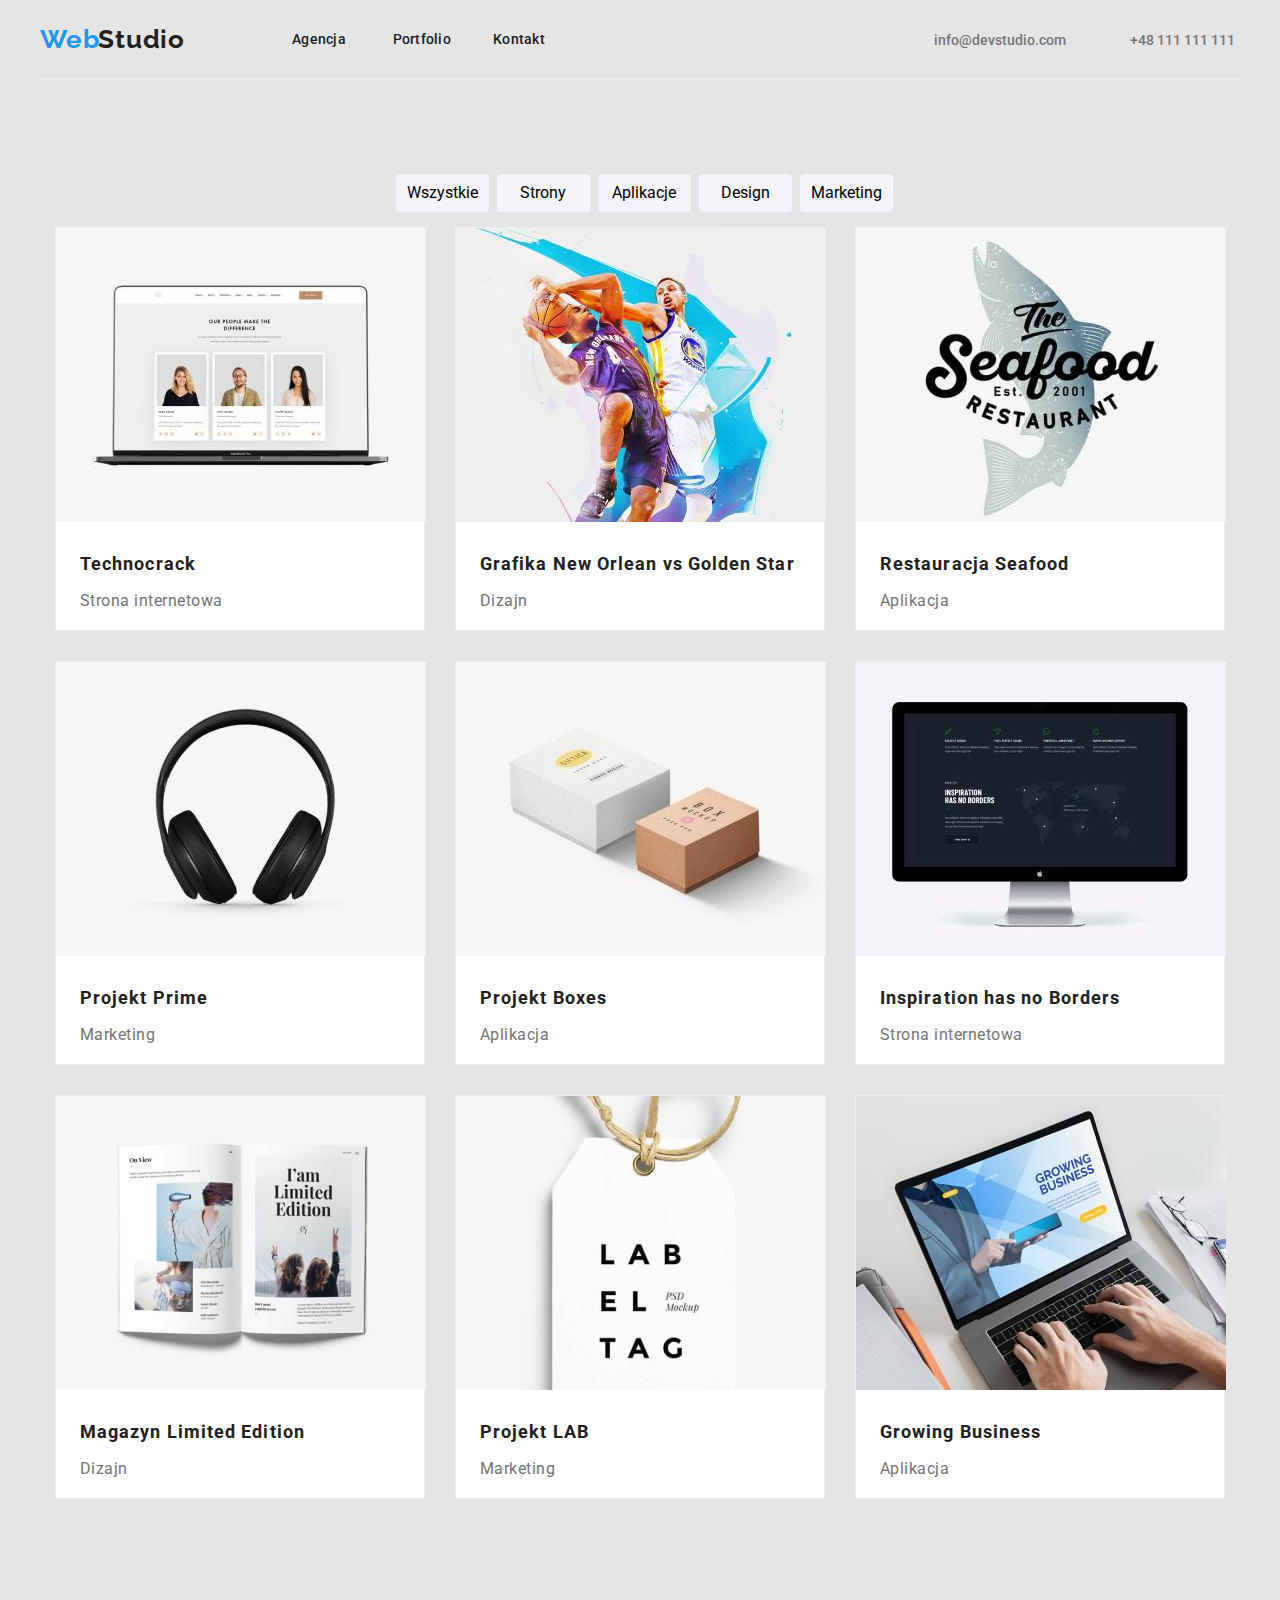
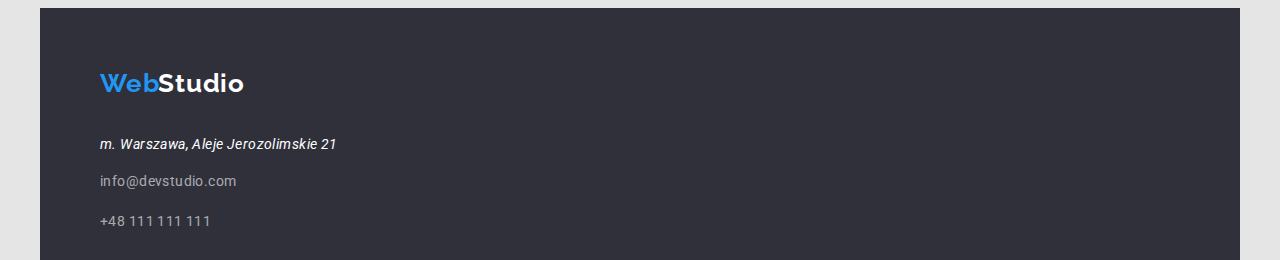
==== commit 65c1ad69: "ulepszono" ====
--- a/portfolio.html
+++ b/portfolio.html
@@ -45,114 +45,128 @@
             <button class="button">Design</button>
             <button class="button">Marketing</button>
           </div>
-          <figure>
-            <img
-              src="images/threepersons.jpg"
-              width="370"
-              height="294"
-              alt="three persons"
-            />
-            <figcaption>
-              <h2 class="name">Technocrack</h2>
-              <p class="describe">Strona internetowa</p>
-            </figcaption>
-          </figure>
-          <figure>
-            <img
-              src="images/basketball.jpg"
-              width="370"
-              height="294"
-              alt="basketball"
-            />
-            <figcaption>
-              <h2 class="name">Grafika New Orlean vs Golden Star</h2>
-              <p class="describe">Dizajn</p>
-            </figcaption>
-          </figure>
-          <figure>
-            <img
-              src="images/seafood.jpg"
-              width="370"
-              height="294"
-              alt="seafood"
-            />
-            <figcaption>
-              <h2 class="name">Restauracja Seafood</h2>
-              <p class="describe">Aplikacja</p>
-            </figcaption>
-          </figure>
-          <figure>
-            <img
-              src="images/earphone.jpg"
-              width="370"
-              height="294"
-              alt="earphone"
-            />
-            <figcaption>
-              <h2 class="name">Projekt Prime</h2>
-              <p class="describe">Marketing</p>
-            </figcaption>
-          </figure>
-          <figure>
-            <img src="images/boxes.jpg" width="370" height="294" alt="boxes" />
-            <figcaption>
-              <h2 class="name">Projekt Boxes</h2>
-              <p class="describe">Aplikacja</p>
-            </figcaption>
-          </figure>
-          <figure>
-            <img
-              src="images/monitor.jpg"
-              width="370"
-              height="294"
-              alt="monitor"
-            />
-            <figcaption>
-              <h2 class="name">Inspiration has no Borders</h2>
-              <p class="describe">Strona internetowa</p>
-            </figcaption>
-          </figure>
-          <figure>
-            <img src="images/book.jpg" width="370" height="294" alt="book" />
-            <figcaption>
-              <h2 class="name">Magazyn Limited Edition</h2>
-              <p class="describe">Dizajn</p>
-            </figcaption>
-          </figure>
-          <figure>
-            <img src="images/label.jpg" width="370" height="294" alt="label" />
-            <figcaption>
-              <h2 class="name">Projekt LAB</h2>
-              <p class="describe">Marketing</p>
-            </figcaption>
-          </figure>
-          <figure>
-            <img
-              src="images/laptop.jpg"
-              width="370"
-              height="294"
-              alt="laptop"
-            />
-            <figcaption>
-              <h2 class="name">Growing Business</h2>
-              <p class="describe">Aplikacja</p>
-            </figcaption>
-          </figure>
+          <div class="portfolio-cards">
+            <figure class="portfolio-card">
+              <img
+                src="images/threepersons.jpg"
+                width="370"
+                height="294"
+                alt="three persons"
+              />
+              <figcaption class="portfolio-figcaption">
+                <h2 class="name">Technocrack</h2>
+                <p class="describe">Strona internetowa</p>
+              </figcaption>
+            </figure>
+            <figure class="portfolio-card">
+              <img
+                src="images/basketball.jpg"
+                width="370"
+                height="294"
+                alt="basketball"
+              />
+              <figcaption class="portfolio-figcaption">
+                <h2 class="name">Grafika New Orlean vs Golden Star</h2>
+                <p class="describe">Dizajn</p>
+              </figcaption>
+            </figure>
+            <figure class="portfolio-card">
+              <img
+                src="images/seafood.jpg"
+                width="370"
+                height="294"
+                alt="seafood"
+              />
+              <figcaption class="portfolio-figcaption">
+                <h2 class="name">Restauracja Seafood</h2>
+                <p class="describe">Aplikacja</p>
+              </figcaption>
+            </figure>
+            <figure class="portfolio-card">
+              <img
+                src="images/earphone.jpg"
+                width="370"
+                height="294"
+                alt="earphone"
+              />
+              <figcaption class="portfolio-figcaption">
+                <h2 class="name">Projekt Prime</h2>
+                <p class="describe">Marketing</p>
+              </figcaption>
+            </figure>
+            <figure class="portfolio-card">
+              <img
+                src="images/boxes.jpg"
+                width="370"
+                height="294"
+                alt="boxes"
+              />
+              <figcaption class="portfolio-figcaption">
+                <h2 class="name">Projekt Boxes</h2>
+                <p class="describe">Aplikacja</p>
+              </figcaption>
+            </figure>
+            <figure class="portfolio-card">
+              <img
+                src="images/monitor.jpg"
+                width="370"
+                height="294"
+                alt="monitor"
+              />
+              <figcaption class="portfolio-figcaption">
+                <h2 class="name">Inspiration has no Borders</h2>
+                <p class="describe">Strona internetowa</p>
+              </figcaption>
+            </figure>
+            <figure class="portfolio-card">
+              <img src="images/book.jpg" width="370" height="294" alt="book" />
+              <figcaption class="portfolio-figcaption">
+                <h2 class="name">Magazyn Limited Edition</h2>
+                <p class="describe">Dizajn</p>
+              </figcaption>
+            </figure>
+            <figure class="portfolio-card">
+              <img
+                src="images/label.jpg"
+                width="370"
+                height="294"
+                alt="label"
+              />
+              <figcaption class="portfolio-figcaption">
+                <h2 class="name">Projekt LAB</h2>
+                <p class="describe">Marketing</p>
+              </figcaption>
+            </figure>
+            <figure class="portfolio-card">
+              <img
+                src="images/laptop.jpg"
+                width="370"
+                height="294"
+                alt="laptop"
+              />
+              <figcaption class="portfolio-figcaption">
+                <h2 class="name">Growing Business</h2>
+                <p class="describe">Aplikacja</p>
+              </figcaption>
+            </figure>
+          </div>
         </section>
       </main>
       <footer class="footer">
-        <a href="/WebStudio/" class="webstudio-link">
+        <a href="/WebStudio/" class="footer-logo">
           <span class="web-link">Web</span>
           <span class="studio-link-footer">Studio</span>
         </a>
         <address>
           <p class="address-text">m. Warszawa, Aleje Jerozolimskie 21</p>
           <p>
-            <a href="mailto:info@devstudio.com" class="email"
+            <a href="mailto:info@devstudio.com" class="footer-email"
               >info@devstudio.com</a
             >
           </p>
-          <p><a href="tel:+48111111111" class="phone">+48 111 111 111</a></p>
+          <p>
+            <a href="tel:+48111111111" class="footer-phone">+48 111 111 111</a>
+          </p>
         </address>
       </footer>
     </div>
--- a/css/styles.css
+++ b/css/styles.css
@@ -6,8 +6,8 @@
 }
 .container {
   width: 1200px;
-  margin: 0 auto;
-  padding: 0 15px;
+  margin: 0px auto;
+  padding: 0px;
 }
 
 .page-header {
@@ -15,6 +15,7 @@
   align-items: center;
   justify-content: space-between;
   border-bottom: 1px solid #ececec;
+  height: 80px;
 }
 
 .section {
@@ -30,7 +31,8 @@
   width: 254px;
   height: 16px;
   text-decoration: none;
-  margin: 0;
+  padding: 0px;
+  margin-left: 93px;
 }
 
 .menu-item {
@@ -118,13 +120,11 @@
   display: flex;
   width: 145px;
   height: 31px;
-  left: 215px;
   top: 24px;
 
   text-decoration: none;
   width: 145px;
   height: 31px;
-  left: 215px;
   top: 24px;
 
   font-family: "Raleway";
@@ -149,12 +149,20 @@
   margin-left: -1px;
 }
 
+.btn-group {
+  display: flex;
+  justify-content: center;
+  margin-left: auto;
+}
+
 .btn-group .button {
+  border: none;
   width: 93px;
   height: 38px;
   border-radius: 4px;
   background-color: #f5f4fa;
   cursor: pointer;
+  margin-left: 8px;
 }
 .btn-group .button:hover {
   width: 121px;
@@ -175,8 +183,7 @@
 .name {
   width: 322px;
   height: 36px;
-  left: 239px;
-  top: 576px;
+  margin: 0px;
 
   font-weight: bold;
   font-size: 18px;
@@ -188,8 +195,7 @@
 .describe {
   width: 322px;
   height: 30px;
-  left: 239px;
-  top: 616px;
+  margin-top: 4px;
 
   font-size: 16px;
   line-height: 1.875;
@@ -200,6 +206,35 @@
 }
 .footer {
   background-color: #2f303a;
+  height: 252px;
+  padding: 60px;
+}
+.footer-email {
+  text-decoration: none;
+  font-family: "Roboto";
+  font-style: normal;
+  font-weight: normal;
+  font-size: 14px;
+  line-height: 1.71em;
+  margin-top: 9px;
+
+  letter-spacing: 0.03em;
+
+  color: rgba(255, 255, 255, 0.6);
+}
+
+.footer-phone {
+  text-decoration: none;
+  font-family: "Roboto";
+  font-style: normal;
+  font-weight: normal;
+  font-size: 14px;
+  line-height: 1.71em;
+  margin-top: 9px;
+
+  letter-spacing: 0.03em;
+
+  color: rgba(255, 255, 255, 0.6);
 }
 .address-text {
   width: 247px;
@@ -214,6 +249,9 @@
 }
 
 .head-text {
+  display: flex;
+  justify-content: center;
+  margin: auto;
   width: 696px;
   height: 120px;
 
@@ -229,6 +267,10 @@
   background-color: #2f303a;
 }
 .head-button {
+  display: flex;
+  justify-content: center;
+  align-items: center;
+  margin: auto;
   width: 200px;
   height: 50px;
 
@@ -290,13 +332,16 @@
 }
 
 .services-header {
+  display: flex;
+  justify-content: center;
+  margin-left: auto;
+  margin-right: auto;
   width: 452px;
   height: 42px;
 
   font-weight: bold;
   font-size: 36px;
   line-height: 1.17;
-  text-align: center;
   letter-spacing: 0.03em;
 }
 .services-list {
@@ -304,25 +349,40 @@
   display: flex;
   justify-content: space-between;
   align-items: center;
+  margin-left: 0px;
+  padding: 0px;
 }
 
 .service {
   margin-right: 30px;
+  margin-left: 0px;
+  padding: 0px;
 }
 
 .member {
   width: 72px;
   height: 19px;
-
+  margin-bottom: 10px;
+  margin-top: 0px;
   font-weight: 500;
   font-size: 16px;
   line-height: 1.19;
   letter-spacing: 0.03em;
+}
+
+.figcaption {
+  display: flex;
+  flex-direction: column;
+  align-items: center;
+  margin-top: 30px;
+  margin-bottom: 30px;
+  padding: 0%;
 }
 
 .function {
   width: 147px;
   height: 19px;
+  margin: 0%;
 
   font-size: 16px;
   line-height: 1.19;
@@ -344,3 +404,50 @@
   margin-top: -30px;
   padding: 0;
 }
+
+.card {
+  margin-left: 30px;
+  margin-top: 50px;
+  margin-right: 0px;
+  background-color: #ffffff;
+  box-shadow: 0px 1px 3px rgba(0, 0, 0, 0.12), 0px 1px 1px rgba(0, 0, 0, 0.14),
+    0px 2px 1px rgba(0, 0, 0, 0.2);
+  border-radius: 0px 0px 4px 4px;
+  display: inline-block;
+  text-align: center;
+}
+
+.footer-logo {
+  display: flex;
+  width: 145px;
+  height: 31px;
+  margin-bottom: 20px;
+
+  text-decoration: none;
+
+  font-family: "Raleway";
+  font-weight: bold;
+  font-size: 26px;
+  line-height: 1.19;
+
+  letter-spacing: 0.03em;
+}
+
+.portfolio-cards {
+  display: flex;
+  flex-wrap: wrap;
+}
+
+.portfolio-card {
+  width: 370px;
+  height: 404px;
+  margin: 15px;
+  background-color: #ffffff;
+  border: 1px solid #eeeeee;
+}
+
+.portfolio-figcaption {
+  display: flex;
+  flex-direction: column;
+  margin: 20px 24px 20px 24px;
+}
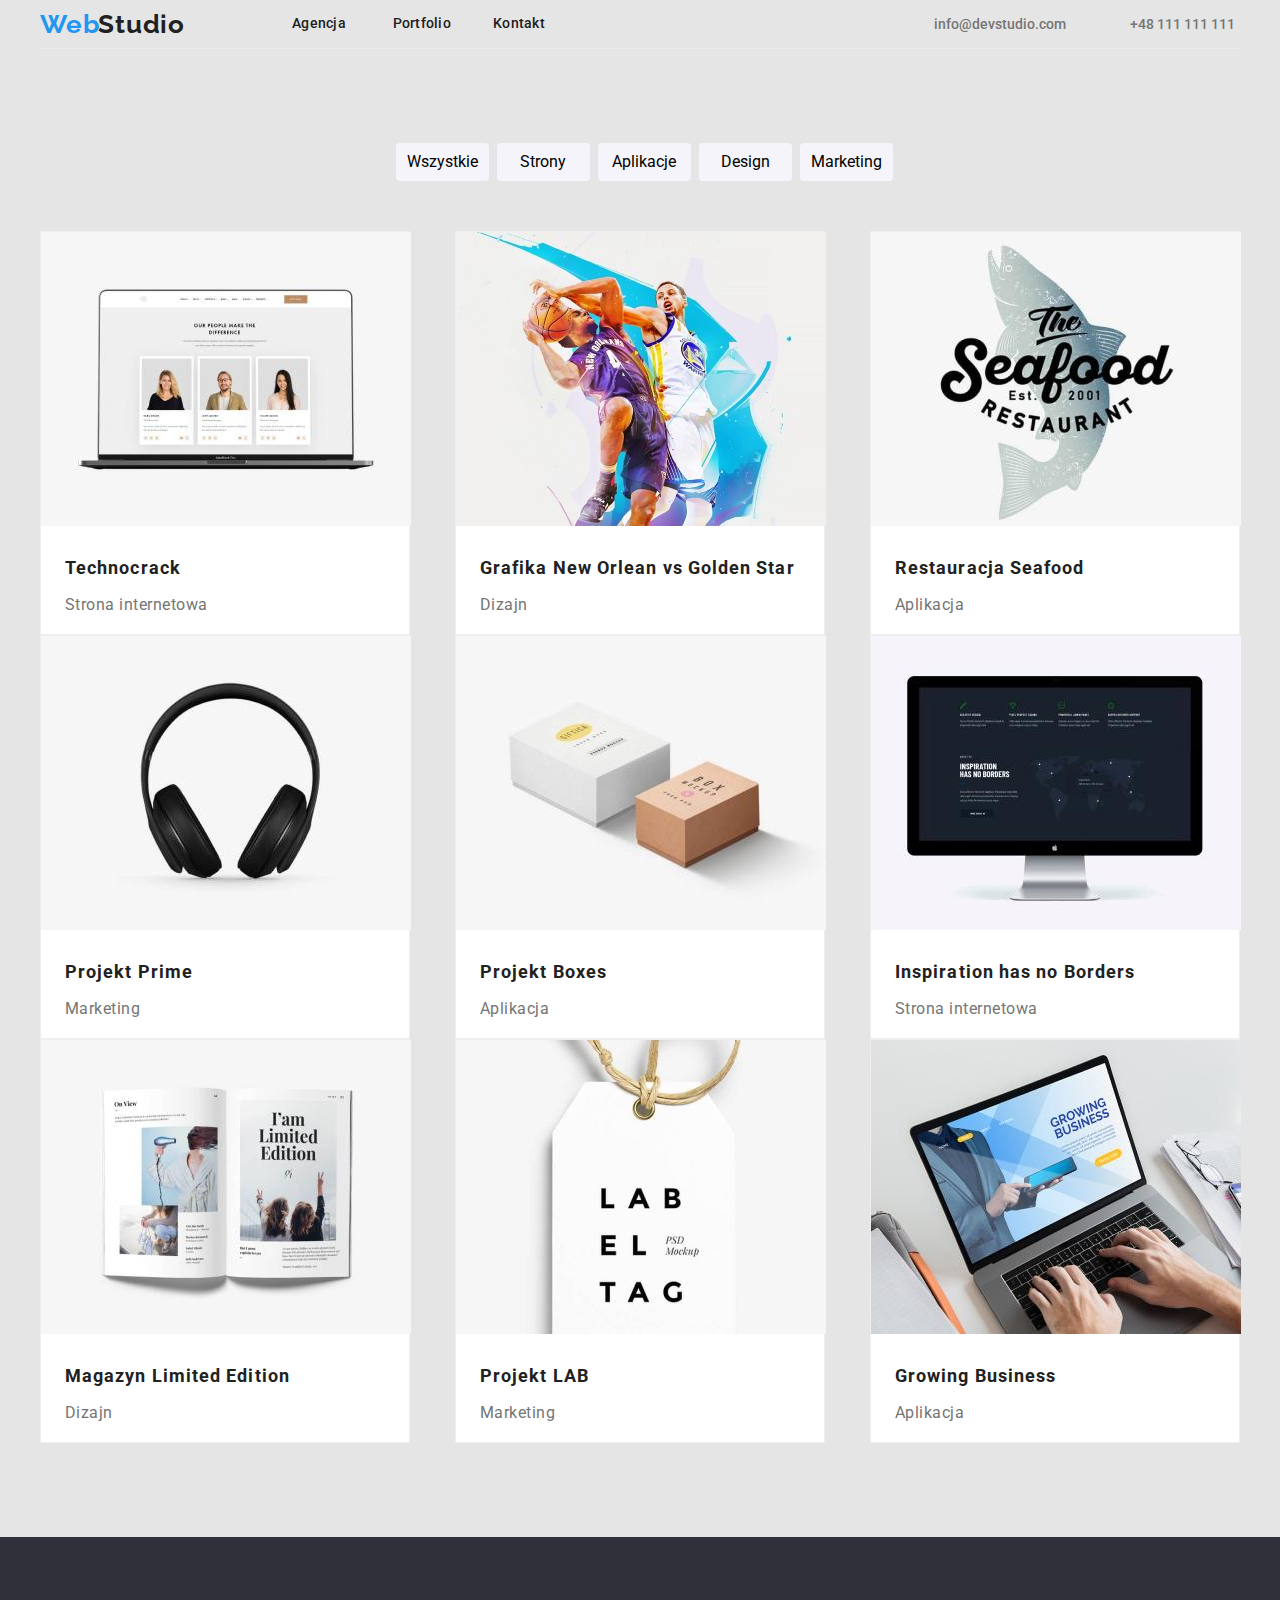
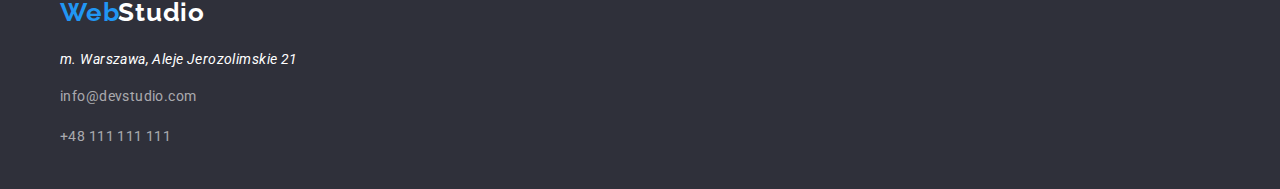
==== commit 8f4cb59b: "ulepszono" ====
--- a/portfolio.html
+++ b/portfolio.html
@@ -20,24 +20,30 @@
     <title>Portfolio</title>
   </head>
   <body>
-    <div class="container">
-      <header class="page-header">
-        <a href="/WebStudio/" class="webstudio-link">
-          <span class="web-link">Web</span>
-          <span class="studio-link">Studio</span>
-        </a>
-        <nav>
-          <ul class="menu-list">
-            <li><a href="index.html" class="menu-item">Agencja</a></li>
-            <li><a href="portfolio.html" class="menu-item">Portfolio</a></li>
-            <li><a href="/Kontakt/" class="menu-item">Kontakt</a></li>
-          </ul>
-        </nav>
-        <a href="mailto:info@devstudio.com" class="email">info@devstudio.com</a>
-        <a href="tel:+48111111111" class="phone">+48 111 111 111</a>
-      </header>
-      <main>
-        <section class="section">
+    <header>
+      <div class="container">
+        <div class="page-header">
+          <a href="/WebStudio/" class="webstudio-link">
+            <span class="web-link">Web</span>
+            <span class="studio-link">Studio</span>
+          </a>
+          <nav class="menu">
+            <ul class="menu-list">
+              <li><a href="index.html" class="menu-item">Agencja</a></li>
+              <li><a href="portfolio.html" class="menu-item">Portfolio</a></li>
+              <li><a href="/Kontakt/" class="menu-item">Kontakt</a></li>
+            </ul>
+          </nav>
+          <a href="mailto:info@devstudio.com" class="email"
+            >info@devstudio.com</a
+          >
+          <a href="tel:+48111111111" class="phone">+48 111 111 111</a>
+        </div>
+      </div>
+    </header>
+    <main>
+      <section class="section">
+        <div class="container">
           <div class="btn-group">
             <button class="button">Wszystkie</button>
             <button class="button">Strony</button>
@@ -150,9 +156,11 @@
               </figcaption>
             </figure>
           </div>
-        </section>
-      </main>
-      <footer class="footer">
+        </div>
+      </section>
+    </main>
+    <footer class="footer">
+      <div class="container">
         <a href="/WebStudio/" class="footer-logo">
           <span class="web-link">Web</span>
           <span class="studio-link-footer">Studio</span>
@@ -168,7 +176,7 @@
             <a href="tel:+48111111111" class="footer-phone">+48 111 111 111</a>
           </p>
         </address>
-      </footer>
-    </div>
+      </div>
+    </footer>
   </body>
 </html>
--- a/css/styles.css
+++ b/css/styles.css
@@ -12,18 +12,19 @@
 
 .page-header {
   display: flex;
+  justify-content: space-between;
   align-items: center;
-  justify-content: space-between;
   border-bottom: 1px solid #ececec;
-  height: 80px;
 }
 
 .section {
   padding-top: 94px;
   padding-bottom: 94px;
-  margin: 0%;
-}
-
+}
+
+.menu {
+  display: inline-block;
+}
 .menu-list {
   list-style-type: none;
   display: flex;
@@ -50,25 +51,11 @@
 }
 
 .menu-item:hover {
-  width: 58px;
-  height: 16px;
-
-  font-weight: 500;
-  font-size: 14px;
-  line-height: 1.14;
-  letter-spacing: 0.02em;
-
   color: #2196f3;
 }
 
 .menu-item:focus {
   width: 58px;
-  height: 16px;
-
-  font-weight: 500;
-  font-size: 14px;
-  line-height: 1.14;
-  letter-spacing: 0.02em;
 
   color: #2196f3;
 }
@@ -120,12 +107,10 @@
   display: flex;
   width: 145px;
   height: 31px;
-  top: 24px;
 
   text-decoration: none;
   width: 145px;
   height: 31px;
-  top: 24px;
 
   font-family: "Raleway";
   font-weight: bold;
@@ -153,6 +138,7 @@
   display: flex;
   justify-content: center;
   margin-left: auto;
+  margin-bottom: 50px;
 }
 
 .btn-group .button {
@@ -165,16 +151,12 @@
   margin-left: 8px;
 }
 .btn-group .button:hover {
-  width: 121px;
-  height: 38px;
   background-color: #2196f3;
   box-shadow: 0px 3px 1px rgba(0, 0, 0, 0.1), 0px 1px 2px rgba(0, 0, 0, 0.08),
     0px 2px 2px rgba(0, 0, 0, 0.12);
   border-radius: 4px;
 }
 .btn-group .button:focus {
-  width: 121px;
-  height: 38px;
   background-color: #2196f3;
   box-shadow: 0px 3px 1px rgba(0, 0, 0, 0.1), 0px 1px 2px rgba(0, 0, 0, 0.08),
     0px 2px 2px rgba(0, 0, 0, 0.12);
@@ -251,6 +233,7 @@
 .head-text {
   display: flex;
   justify-content: center;
+  text-align: center;
   margin: auto;
   width: 696px;
   height: 120px;
@@ -259,12 +242,10 @@
   font-size: 44px;
   line-height: 1.36;
 
-  text-align: center;
   letter-spacing: 0.06em;
   text-transform: uppercase;
 
-  color: #ffffff;
-  background-color: #2f303a;
+  color: #0f0e0e;
 }
 .head-button {
   display: flex;
@@ -288,18 +269,14 @@
 }
 
 .head-button:hover {
-  width: 250px;
-  height: 75px;
-  background-color: #2196f3;
+  background-color: #98c6eb;
   box-shadow: 0px 3px 1px rgba(0, 0, 0, 0.1), 0px 1px 2px rgba(0, 0, 0, 0.08),
     0px 2px 2px rgba(0, 0, 0, 0.12);
   border-radius: 4px;
 }
 
 .head-button:focus {
-  width: 250px;
-  height: 75px;
-  background-color: #2196f3;
+  background-color: #98c6eb;
   box-shadow: 0px 3px 1px rgba(0, 0, 0, 0.1), 0px 1px 2px rgba(0, 0, 0, 0.08),
     0px 2px 2px rgba(0, 0, 0, 0.12);
   border-radius: 4px;
@@ -315,7 +292,7 @@
   text-transform: uppercase;
 
   margin-top: 50px;
-  margin-left: 30px;
+  margin-left: 0;
 }
 
 .advantages-describe {
@@ -327,8 +304,7 @@
   letter-spacing: 0.03em;
 
   color: #757575;
-  margin-top: 10px;
-  margin-left: 30px;
+  margin: 0;
 }
 
 .services-header {
@@ -354,8 +330,7 @@
 }
 
 .service {
-  margin-right: 30px;
-  margin-left: 0px;
+  margin: 0;
   padding: 0px;
 }
 
@@ -400,15 +375,12 @@
 .columns {
   display: flex;
   flex-wrap: wrap;
-  margin-left: -30px;
-  margin-top: -30px;
   padding: 0;
+  justify-content: space-between;
 }
 
 .card {
-  margin-left: 30px;
-  margin-top: 50px;
-  margin-right: 0px;
+  margin: 0;
   background-color: #ffffff;
   box-shadow: 0px 1px 3px rgba(0, 0, 0, 0.12), 0px 1px 1px rgba(0, 0, 0, 0.14),
     0px 2px 1px rgba(0, 0, 0, 0.2);
@@ -436,12 +408,13 @@
 .portfolio-cards {
   display: flex;
   flex-wrap: wrap;
+  justify-content: space-between;
 }
 
 .portfolio-card {
   width: 370px;
   height: 404px;
-  margin: 15px;
+  margin: 0;
   background-color: #ffffff;
   border: 1px solid #eeeeee;
 }
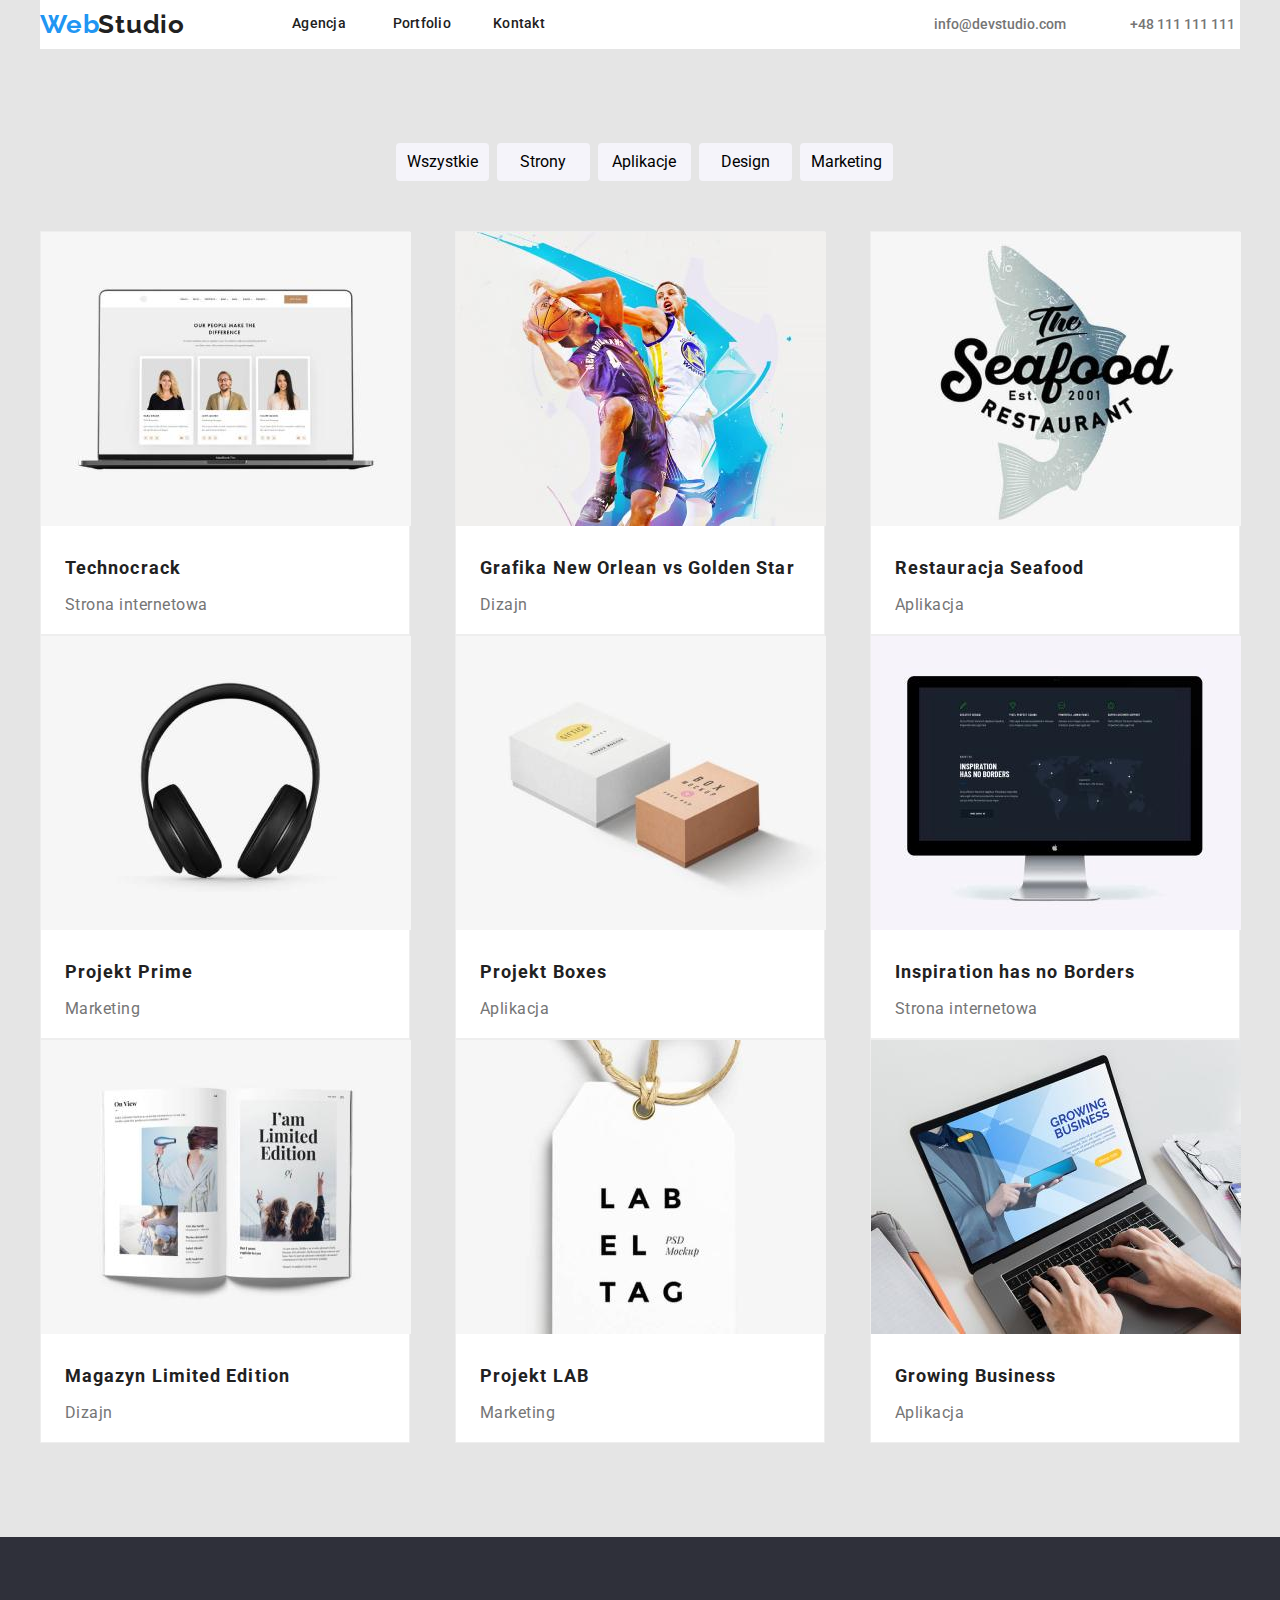
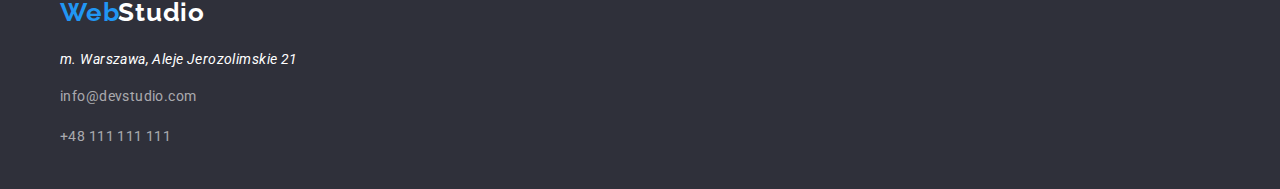
==== commit c94e2c2a: "ulepszono" ====
--- a/portfolio.html
+++ b/portfolio.html
@@ -8,16 +8,18 @@
       rel="stylesheet"
       href="https://cdnjs.cloudflare.com/ajax/libs/modern-normalize/1.0.0/modern-normalize.min.css"
     />
-    <link rel="stylesheet" href="./css/styles.css" />
     <link
       rel="stylesheet"
       href="https://fonts.googleapis.com/css?family=Roboto"
     />
     <link
+      href="https://fonts.googleapis.com/css2?family=Raleway:wght@700&display=swap"
       rel="stylesheet"
-      href="https://fonts.googleapis.com/css?family=Raleway"
     />
-    <title>Portfolio</title>
+
+    <link rel="stylesheet" href="./css/styles.css" />
+
+    <title>Main page</title>
   </head>
   <body>
     <header>
--- a/css/styles.css
+++ b/css/styles.css
@@ -14,12 +14,25 @@
   display: flex;
   justify-content: space-between;
   align-items: center;
-  border-bottom: 1px solid #ececec;
+  border-bottom: 1px solid #ffffff;
+  background-color: #ffffff;
+}
+
+.head-background {
+  display: flex;
+  justify-content: center;
+  align-items: center;
+  height: 600px;
+  background-color: #2f303a;
 }
 
 .section {
   padding-top: 94px;
   padding-bottom: 94px;
+}
+
+.our-team {
+  background-color: #f5f4fa;
 }
 
 .menu {
@@ -103,14 +116,14 @@
 .phone:focus {
   color: #2196f3;
 }
+
 .webstudio-link {
   display: flex;
+  justify-content: center;
   width: 145px;
   height: 31px;
 
   text-decoration: none;
-  width: 145px;
-  height: 31px;
 
   font-family: "Raleway";
   font-weight: bold;
@@ -245,7 +258,7 @@
   letter-spacing: 0.06em;
   text-transform: uppercase;
 
-  color: #0f0e0e;
+  color: #ffffff;
 }
 .head-button {
   display: flex;
